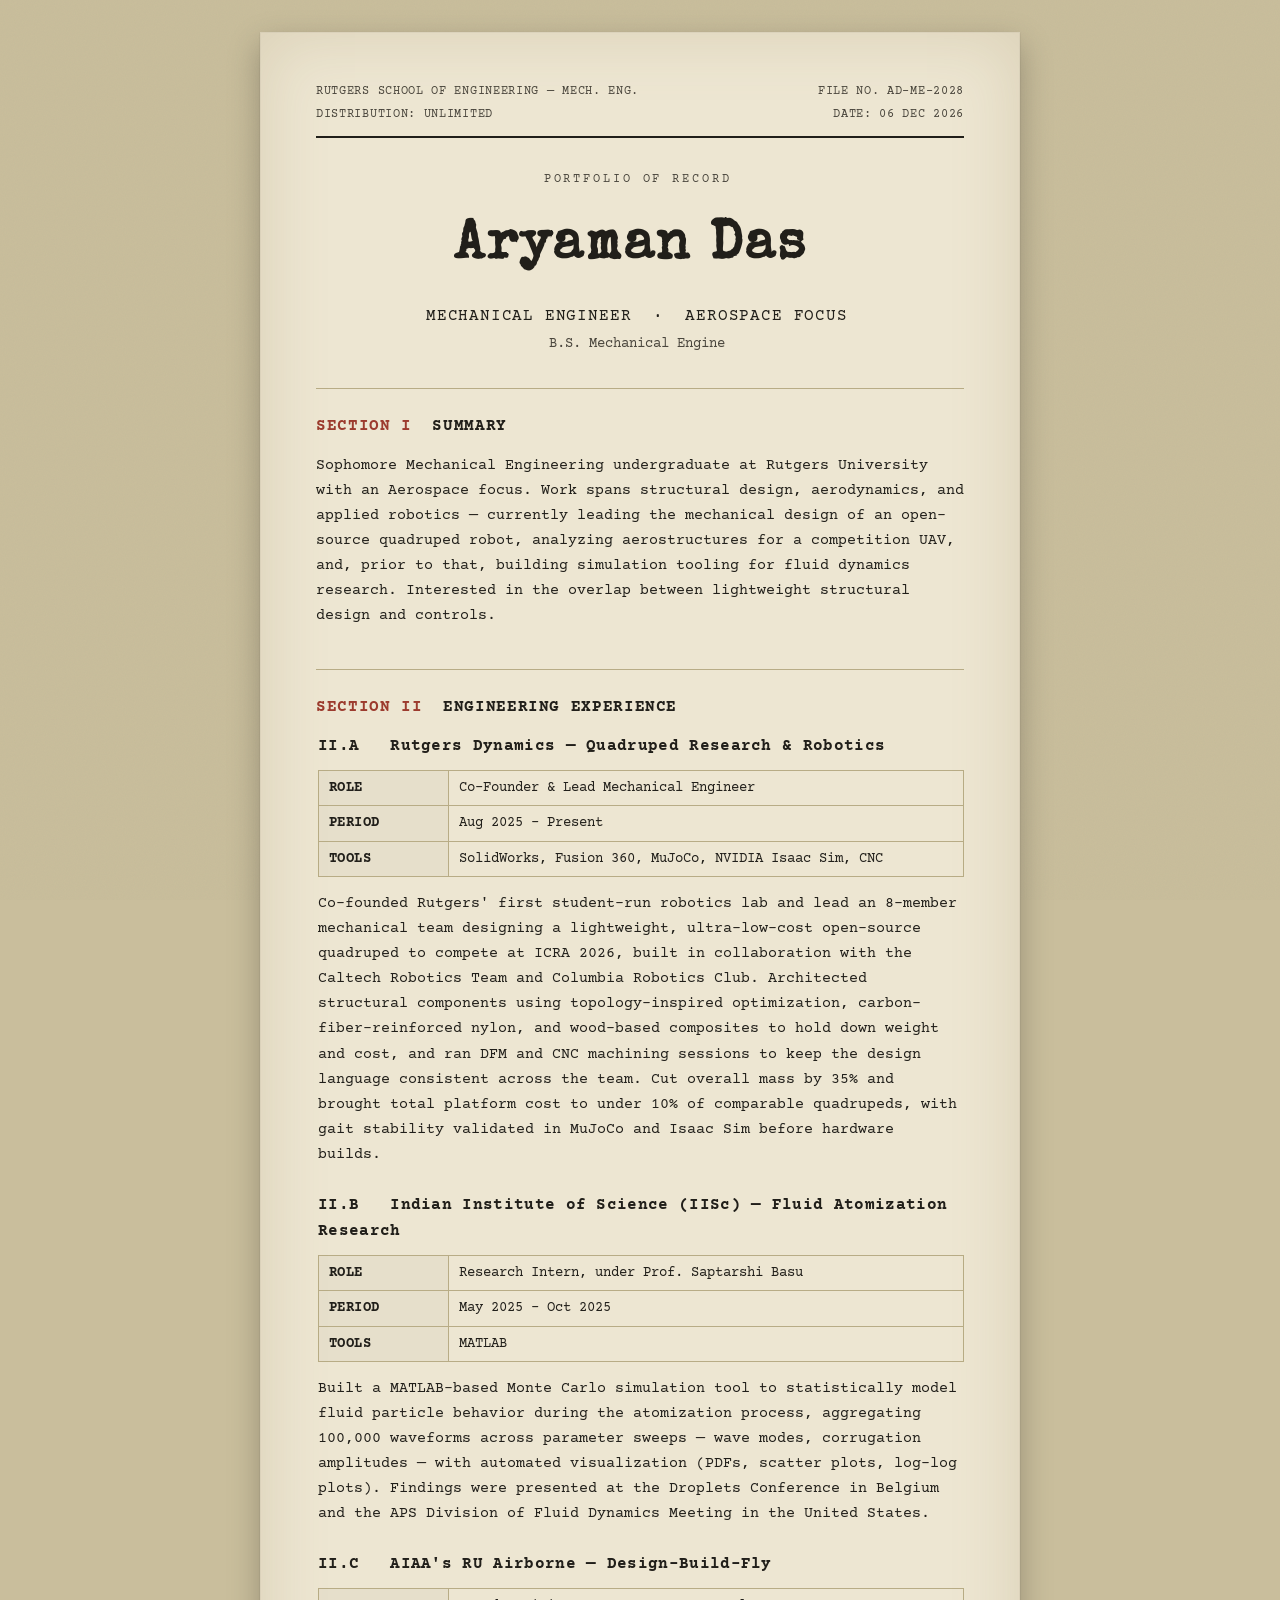
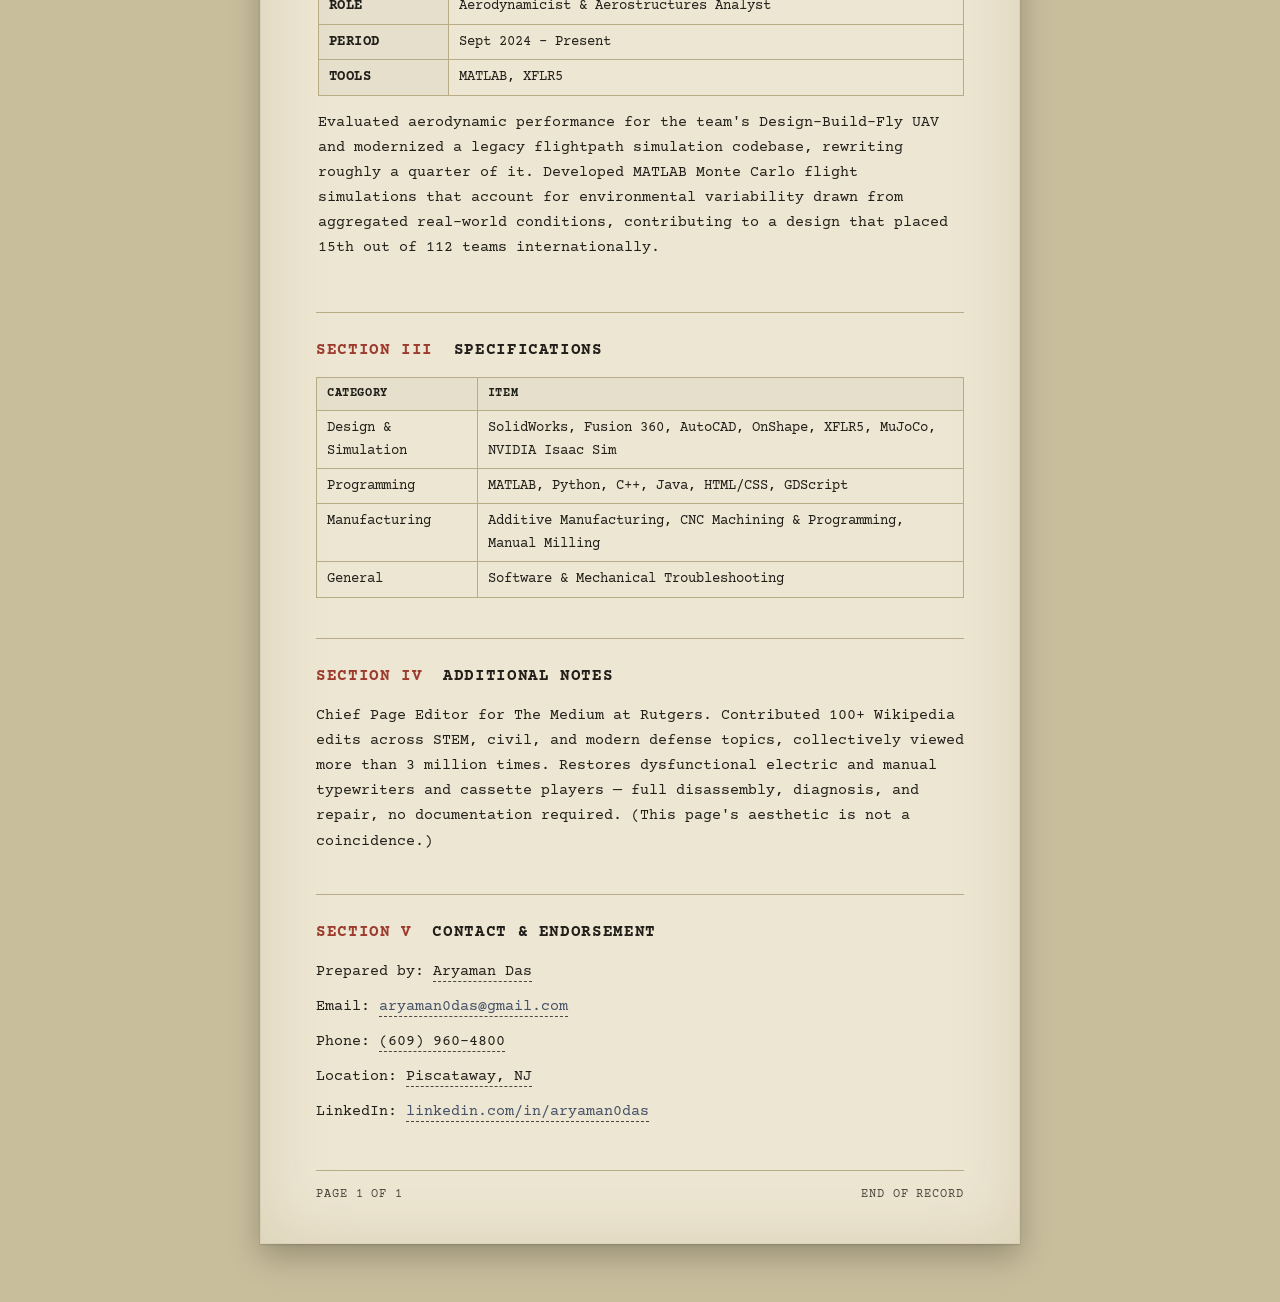
==== index.html @ b8640981 "Add files via upload" ====
<!DOCTYPE html>
<html lang="en">
<head>
<meta charset="UTF-8">
<meta name="viewport" content="width=device-width, initial-scale=1.0">
<title>Aryaman Das — Mechanical Engineer, Aerospace Focus</title>
<meta name="description" content="Engineering portfolio of Aryaman Das, Mechanical Engineering undergraduate at Rutgers with an Aerospace focus.">
<link rel="preconnect" href="https://fonts.googleapis.com">
<link rel="preconnect" href="https://fonts.gstatic.com" crossorigin>
<link href="https://fonts.googleapis.com/css2?family=Special+Elite&family=Courier+Prime:ital,wght@0,400;0,700;1,400&display=swap" rel="stylesheet">
<link rel="stylesheet" href="style.css">
</head>
<body>

<div class="page">

  <!-- CLASSIFICATION / HEADER STRIP -->
  <header class="doc-header">
    <div class="doc-header__row">
      <span>RUTGERS SCHOOL OF ENGINEERING — MECH. ENG.</span>
      <span>FILE NO. AD-ME-2028</span>
    </div>
    <div class="doc-header__row">
      <span>DISTRIBUTION: UNLIMITED</span>
      <span id="doc-date">DATE: —</span>
    </div>
  </header>

  <div class="rule rule--thick" aria-hidden="true"></div>

  <!-- TITLE BLOCK -->
  <section class="title-block">
    <p class="sr-only">Portfolio of Record. Aryaman Das. Mechanical Engineer, Aerospace Focus. B.S. Mechanical Engineering, Aerospace Focus — Rutgers University, New Brunswick — GPA 3.79 — Expected May 2028.</p>

    <p class="title-block__eyebrow" data-type aria-hidden="true">PORTFOLIO OF RECORD</p>
    <h1 class="title-block__name" data-type aria-hidden="true">Aryaman Das</h1>
    <p class="title-block__role" data-type aria-hidden="true">Mechanical Engineer &nbsp;·&nbsp; Aerospace Focus</p>
    <p class="title-block__sub" data-type aria-hidden="true">B.S. Mechanical Engineering, Aerospace Focus — Rutgers University, New Brunswick — GPA 3.79 — Exp. May 2028</p>
  </section>

  <div class="rule" aria-hidden="true"></div>

  <!-- SECTION I — SUMMARY -->
  <section class="doc-section">
    <h2 class="doc-section__heading"><span class="doc-section__numeral">SECTION I</span> SUMMARY</h2>
    <p>
      Sophomore Mechanical Engineering undergraduate at Rutgers University with an Aerospace focus.
      Work spans structural design, aerodynamics, and applied robotics — currently leading the
      mechanical design of an open-source quadruped robot, analyzing aerostructures for a competition
      UAV, and, prior to that, building simulation tooling for fluid dynamics research. Interested in
      the overlap between lightweight structural design and controls.
    </p>
  </section>

  <div class="rule" aria-hidden="true"></div>

  <!-- SECTION II — PROJECTS -->
  <section class="doc-section">
    <h2 class="doc-section__heading"><span class="doc-section__numeral">SECTION II</span> ENGINEERING EXPERIENCE</h2>

    <article class="project">
      <h3 class="project__title">II.A &nbsp; Rutgers Dynamics — Quadruped Research &amp; Robotics</h3>
      <table class="spec-table">
        <tbody>
          <tr><th>ROLE</th><td>Co-Founder &amp; Lead Mechanical Engineer</td></tr>
          <tr><th>PERIOD</th><td>Aug 2025 – Present</td></tr>
          <tr><th>TOOLS</th><td>SolidWorks, Fusion 360, MuJoCo, NVIDIA Isaac Sim, CNC</td></tr>
        </tbody>
      </table>
      <p>
        Co-founded Rutgers' first student-run robotics lab and lead an 8-member mechanical team
        designing a lightweight, ultra-low-cost open-source quadruped to compete at ICRA 2026, built
        in collaboration with the Caltech Robotics Team and Columbia Robotics Club. Architected
        structural components using topology-inspired optimization, carbon-fiber-reinforced nylon,
        and wood-based composites to hold down weight and cost, and ran DFM and CNC machining
        sessions to keep the design language consistent across the team. Cut overall mass by 35% and
        brought total platform cost to under 10% of comparable quadrupeds, with gait stability
        validated in MuJoCo and Isaac Sim before hardware builds.
      </p>
    </article>

    <article class="project">
      <h3 class="project__title">II.B &nbsp; Indian Institute of Science (IISc) — Fluid Atomization Research</h3>
      <table class="spec-table">
        <tbody>
          <tr><th>ROLE</th><td>Research Intern, under Prof. Saptarshi Basu</td></tr>
          <tr><th>PERIOD</th><td>May 2025 – Oct 2025</td></tr>
          <tr><th>TOOLS</th><td>MATLAB</td></tr>
        </tbody>
      </table>
      <p>
        Built a MATLAB-based Monte Carlo simulation tool to statistically model fluid particle
        behavior during the atomization process, aggregating 100,000 waveforms across parameter
        sweeps — wave modes, corrugation amplitudes — with automated visualization (PDFs, scatter
        plots, log-log plots). Findings were presented at the Droplets Conference in Belgium and the
        APS Division of Fluid Dynamics Meeting in the United States.
      </p>
    </article>

    <article class="project">
      <h3 class="project__title">II.C &nbsp; AIAA's RU Airborne — Design-Build-Fly</h3>
      <table class="spec-table">
        <tbody>
          <tr><th>ROLE</th><td>Aerodynamicist &amp; Aerostructures Analyst</td></tr>
          <tr><th>PERIOD</th><td>Sept 2024 – Present</td></tr>
          <tr><th>TOOLS</th><td>MATLAB, XFLR5</td></tr>
        </tbody>
      </table>
      <p>
        Evaluated aerodynamic performance for the team's Design-Build-Fly UAV and modernized a legacy
        flightpath simulation codebase, rewriting roughly a quarter of it. Developed MATLAB Monte
        Carlo flight simulations that account for environmental variability drawn from aggregated
        real-world conditions, contributing to a design that placed 15th out of 112 teams
        internationally.
      </p>
    </article>
  </section>

  <div class="rule" aria-hidden="true"></div>

  <!-- SECTION III — SPECIFICATIONS / SKILLS -->
  <section class="doc-section">
    <h2 class="doc-section__heading"><span class="doc-section__numeral">SECTION III</span> SPECIFICATIONS</h2>
    <table class="spec-table spec-table--wide">
      <thead>
        <tr><th>CATEGORY</th><th>ITEM</th></tr>
      </thead>
      <tbody>
        <tr><td>Design &amp; Simulation</td><td>SolidWorks, Fusion 360, AutoCAD, OnShape, XFLR5, MuJoCo, NVIDIA Isaac Sim</td></tr>
        <tr><td>Programming</td><td>MATLAB, Python, C++, Java, HTML/CSS, GDScript</td></tr>
        <tr><td>Manufacturing</td><td>Additive Manufacturing, CNC Machining &amp; Programming, Manual Milling</td></tr>
        <tr><td>General</td><td>Software &amp; Mechanical Troubleshooting</td></tr>
      </tbody>
    </table>
  </section>

  <div class="rule" aria-hidden="true"></div>

  <!-- SECTION IV — NOTES -->
  <section class="doc-section">
    <h2 class="doc-section__heading"><span class="doc-section__numeral">SECTION IV</span> ADDITIONAL NOTES</h2>
    <p>
      Chief Page Editor for The Medium at Rutgers. Contributed 100+ Wikipedia edits across STEM,
      civil, and modern defense topics, collectively viewed more than 3 million times. Restores
      dysfunctional electric and manual typewriters and cassette players — full disassembly,
      diagnosis, and repair, no documentation required. (This page's aesthetic is not a coincidence.)
    </p>
  </section>

  <div class="rule" aria-hidden="true"></div>

  <!-- SECTION V — CONTACT -->
  <section class="doc-section">
    <h2 class="doc-section__heading"><span class="doc-section__numeral">SECTION V</span> CONTACT &amp; ENDORSEMENT</h2>
    <div class="signature-block">
      <p>Prepared by: <span class="fill">Aryaman Das</span></p>
      <p>Email: <a class="fill" href="mailto:aryaman0das@gmail.com">aryaman0das@gmail.com</a></p>
      <p>Phone: <span class="fill">(609) 960-4800</span></p>
      <p>Location: <span class="fill">Piscataway, NJ</span></p>
      <p>LinkedIn: <a class="fill" href="https://www.linkedin.com/in/aryaman0das/" target="_blank" rel="noopener">linkedin.com/in/aryaman0das</a></p>
    </div>
  </section>

  <footer class="doc-footer">
    <span>PAGE 1 OF 1</span>
    <span>END OF RECORD</span>
  </footer>

</div>

<script src="script.js"></script>
</body>
</html>
---- style.css ----
:root {
  --paper: #EDE6D2;
  --paper-edge: #DCD0AC;
  --ink: #211F1A;
  --ink-faded: #4A463D;
  --stamp-red: #9C3B2E;
  --carbon-blue: #435068;
  --rule: #B8AC86;

  --font-display: 'Special Elite', 'Courier New', monospace;
  --font-body: 'Courier Prime', 'Courier New', monospace;
}

* { box-sizing: border-box; }

html { -webkit-text-size-adjust: 100%; }

body {
  margin: 0;
  background: #C9BE9C;
  color: var(--ink);
  font-family: var(--font-body);
  line-height: 1.65;
  padding: 32px 16px 80px;
}

/* subtle paper grain */
body::before {
  content: "";
  position: fixed;
  inset: 0;
  pointer-events: none;
  opacity: 0.05;
  mix-blend-mode: multiply;
  background-image: url("data:image/svg+xml,%3Csvg xmlns='http://www.w3.org/2000/svg' width='120' height='120'%3E%3Cfilter id='n'%3E%3CfeTurbulence type='fractalNoise' baseFrequency='0.9' numOctaves='2' stitchTiles='stitch'/%3E%3C/filter%3E%3Crect width='100%25' height='100%25' filter='url(%23n)'/%3E%3C/svg%3E");
}

.page {
  max-width: 760px;
  margin: 0 auto;
  background: var(--paper);
  padding: 48px 56px 40px;
  box-shadow:
    0 1px 2px rgba(0,0,0,0.15),
    0 12px 30px rgba(0,0,0,0.25),
    inset 0 0 0 1px rgba(0,0,0,0.04);
  position: relative;
}

.page::after {
  /* aged vignette edge */
  content: "";
  position: absolute;
  inset: 0;
  pointer-events: none;
  box-shadow: inset 0 0 60px 10px rgba(150, 130, 80, 0.18);
}

/* ---------- header strip ---------- */
.doc-header {
  font-size: 0.72rem;
  letter-spacing: 0.06em;
  color: var(--ink-faded);
  text-transform: uppercase;
}

.doc-header__row {
  display: flex;
  justify-content: space-between;
  gap: 12px;
  padding: 2px 0;
  flex-wrap: wrap;
}

/* ---------- rules ---------- */
.rule {
  height: 1px;
  background: var(--rule);
  margin: 20px 0;
  border: none;
}
.rule--thick {
  height: 2px;
  background: var(--ink);
  margin-top: 10px;
  margin-bottom: 28px;
}

/* ---------- title block ---------- */
.title-block {
  text-align: center;
  position: relative;
  padding: 4px 0 12px;
}

.title-block__eyebrow {
  font-size: 0.72rem;
  letter-spacing: 0.25em;
  color: var(--ink-faded);
  margin: 0 0 14px;
  text-transform: uppercase;
}

.title-block__name {
  font-family: var(--font-display);
  font-size: clamp(2.4rem, 7vw, 3.4rem);
  margin: 0;
  letter-spacing: 0.03em;
}

.title-block__role {
  font-size: 1rem;
  letter-spacing: 0.05em;
  margin: 10px 0 4px;
  text-transform: uppercase;
}

.title-block__sub {
  font-size: 0.85rem;
  color: var(--ink-faded);
  margin: 0;
}

/* screen-reader-only fallback text, shown while data-type elements
   are emptied out and typed in via script.js */
.sr-only {
  position: absolute;
  width: 1px;
  height: 1px;
  padding: 0;
  margin: -1px;
  overflow: hidden;
  clip: rect(0, 0, 0, 0);
  white-space: nowrap;
  border: 0;
}

/* ---------- typewriter cursor ---------- */
.typing-cursor {
  display: inline-block;
  width: 0.55ch;
  margin-left: 1px;
  background: var(--ink);
  animation: cursor-blink 1s step-end infinite;
}

.typing-cursor--done {
  animation: none;
  opacity: 0;
}

@keyframes cursor-blink {
  0%, 49%   { opacity: 1; }
  50%, 100% { opacity: 0; }
}

.typing-cursor--static {
  animation: none;
  opacity: 1;
}

/* ---------- sections ---------- */
.doc-section {
  padding: 4px 0 6px;
}

.doc-section__heading {
  font-family: var(--font-body);
  font-weight: 700;
  font-size: 1rem;
  letter-spacing: 0.04em;
  margin: 0 0 14px;
  text-transform: uppercase;
}

.doc-section__numeral {
  color: var(--stamp-red);
  margin-right: 10px;
}

.doc-section p {
  margin: 0 0 14px;
  font-size: 0.95rem;
}

/* ---------- projects ---------- */
.project {
  margin-bottom: 26px;
  padding-left: 2px;
}

.project__title {
  font-family: var(--font-body);
  font-weight: 700;
  font-size: 0.98rem;
  margin: 0 0 10px;
  letter-spacing: 0.02em;
}

.fig-caption {
  font-size: 0.8rem;
  color: var(--ink-faded);
  font-style: italic;
  margin-top: -4px;
}

/* ---------- tables ---------- */
.spec-table {
  border-collapse: collapse;
  width: 100%;
  margin: 0 0 14px;
  font-size: 0.85rem;
}

.spec-table th,
.spec-table td {
  text-align: left;
  padding: 6px 10px;
  border: 1px solid var(--rule);
  vertical-align: top;
}

.spec-table th {
  width: 130px;
  background: rgba(0,0,0,0.03);
  font-weight: 700;
  letter-spacing: 0.03em;
}

.spec-table--wide thead th {
  width: auto;
  text-transform: uppercase;
  font-size: 0.75rem;
  letter-spacing: 0.05em;
}

/* ---------- signature block ---------- */
.signature-block p {
  margin: 0 0 10px;
  font-size: 0.95rem;
}

.fill {
  border-bottom: 1px dashed var(--ink-faded);
  padding-bottom: 1px;
}

a.fill {
  color: var(--carbon-blue);
  text-decoration: none;
}
a.fill:hover,
a.fill:focus-visible {
  color: var(--stamp-red);
}

a:focus-visible,
button:focus-visible {
  outline: 2px solid var(--carbon-blue);
  outline-offset: 3px;
}

/* ---------- footer ---------- */
.doc-footer {
  display: flex;
  justify-content: space-between;
  font-size: 0.72rem;
  letter-spacing: 0.08em;
  color: var(--ink-faded);
  text-transform: uppercase;
  margin-top: 30px;
  padding-top: 14px;
  border-top: 1px solid var(--rule);
}

/* ---------- responsive ---------- */
@media (max-width: 640px) {
  .page { padding: 32px 22px 28px; }
  .doc-header__row { font-size: 0.65rem; }
  .spec-table th { width: 100px; }
}

@media (max-width: 420px) {
  .spec-table, .spec-table tbody, .spec-table tr, .spec-table th, .spec-table td {
    display: block;
    width: auto;
  }
  .spec-table tr { margin-bottom: 8px; }
  .spec-table th { border-bottom: none; }
  .spec-table td { border-top: none; }
}
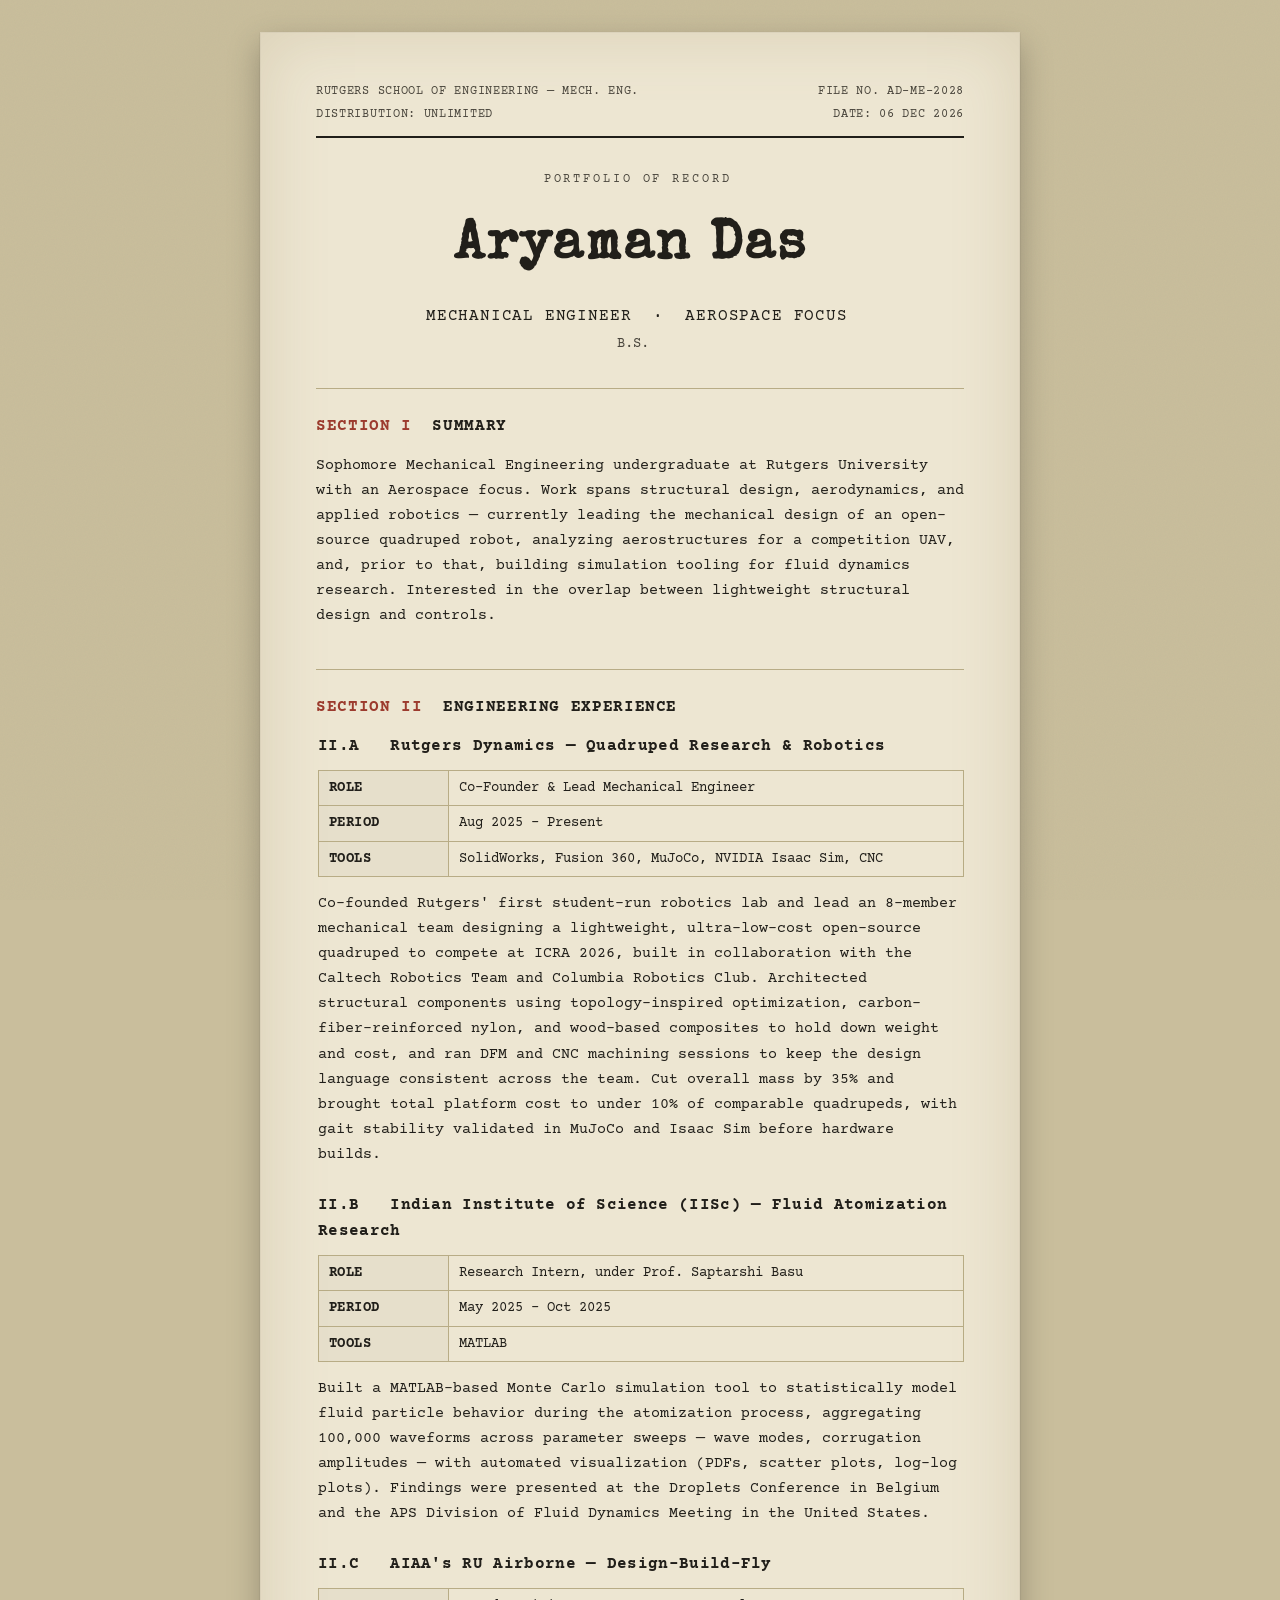
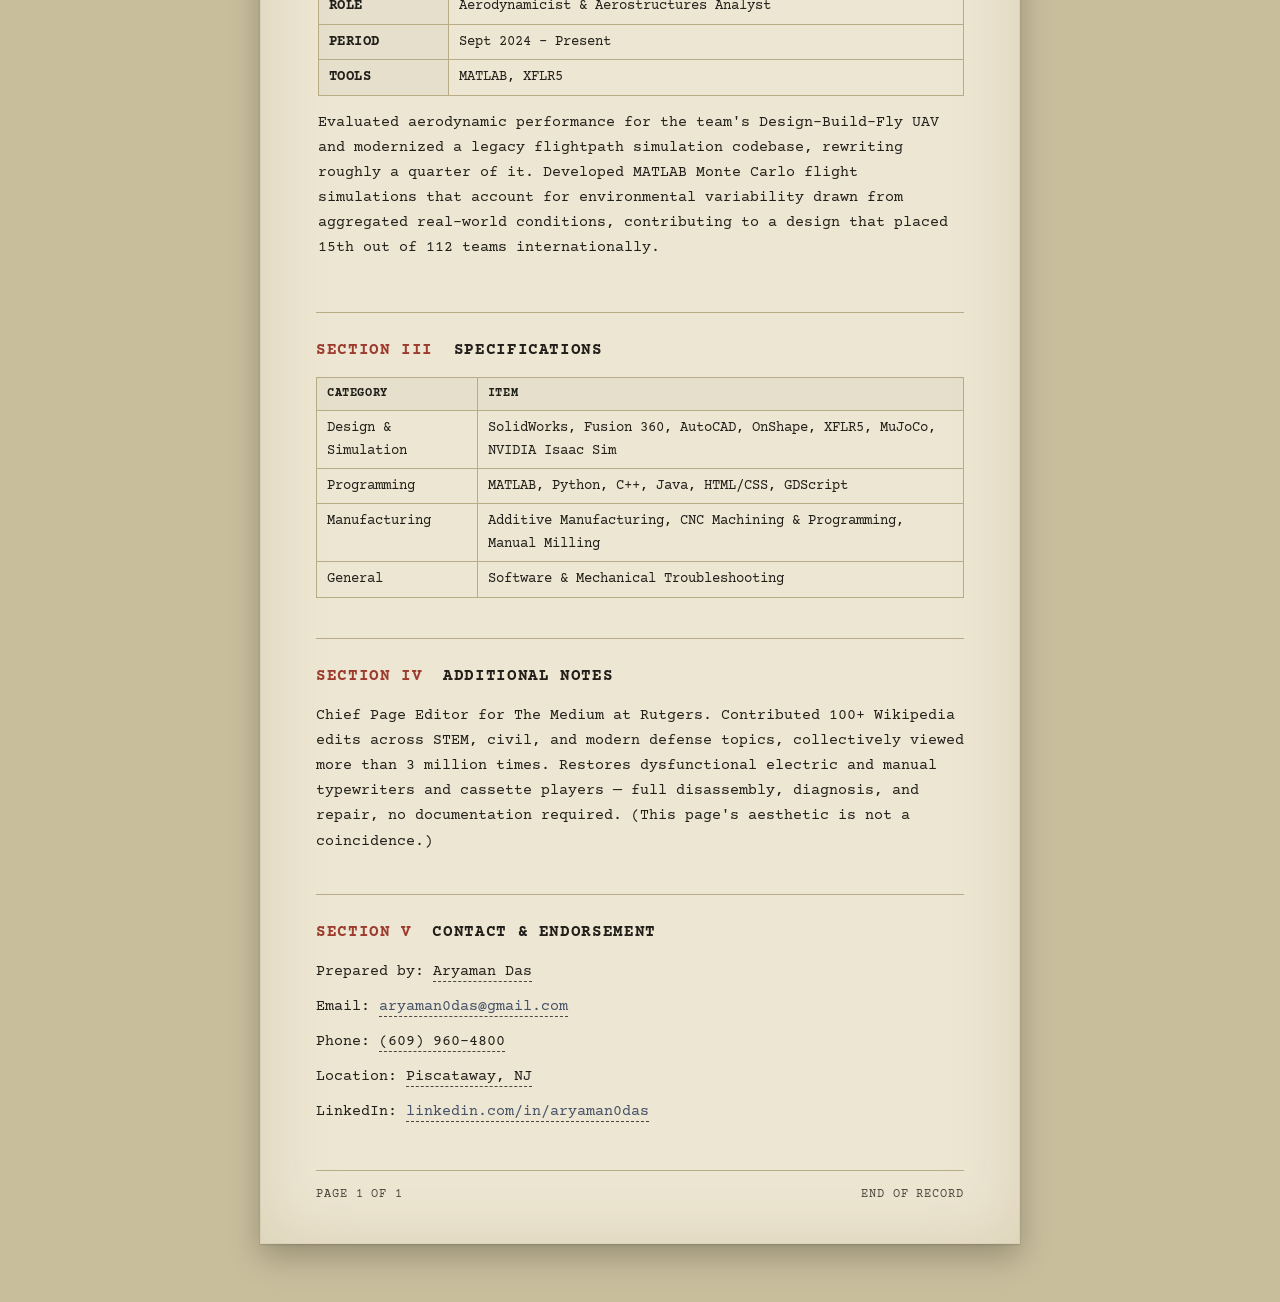
==== commit f1646c52: "Update index.html" ====
--- a/index.html
+++ b/index.html
@@ -30,8 +30,7 @@
 
   <!-- TITLE BLOCK -->
   <section class="title-block">
-    <p class="sr-only">Portfolio of Record. Aryaman Das. Mechanical Engineer, Aerospace Focus. B.S. Mechanical Engineering, Aerospace Focus — Rutgers University, New Brunswick — GPA 3.79 — Expected May 2028.</p>
-
+  
     <p class="title-block__eyebrow" data-type aria-hidden="true">PORTFOLIO OF RECORD</p>
     <h1 class="title-block__name" data-type aria-hidden="true">Aryaman Das</h1>
     <p class="title-block__role" data-type aria-hidden="true">Mechanical Engineer &nbsp;·&nbsp; Aerospace Focus</p>
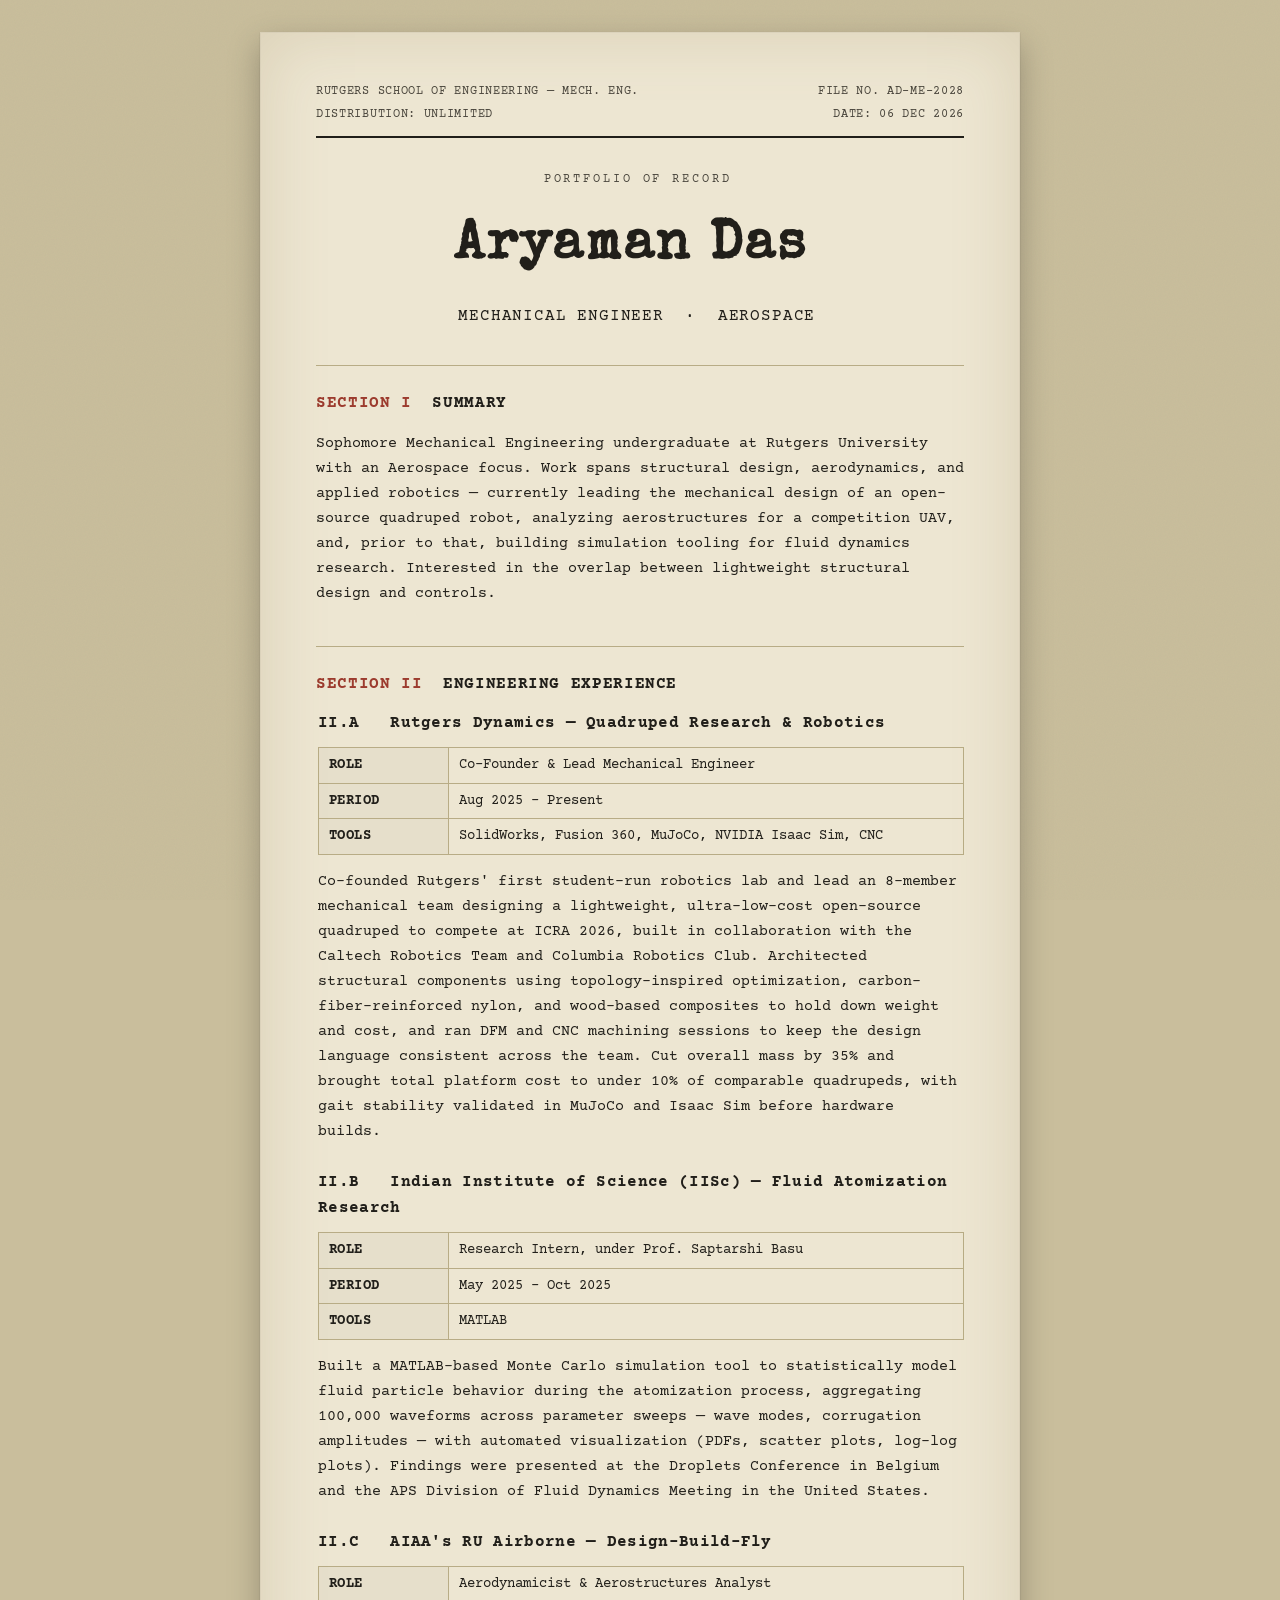
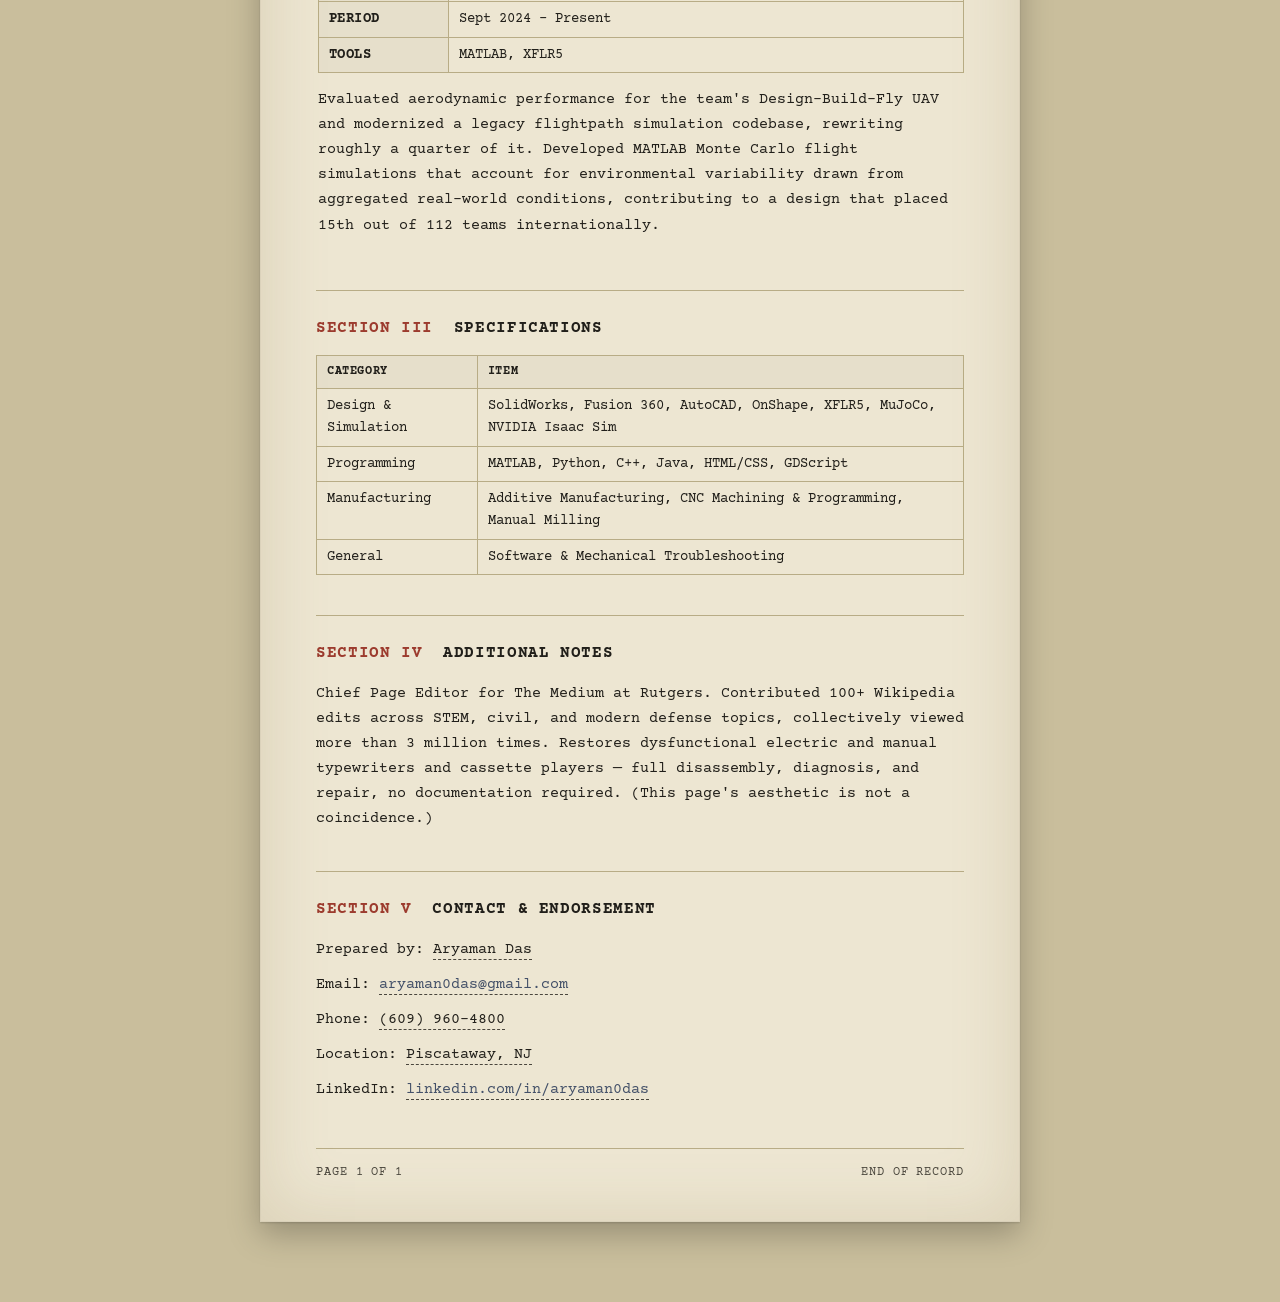
==== commit 82774d9e: "Add files via upload" ====
--- a/index.html
+++ b/index.html
@@ -30,7 +30,8 @@
 
   <!-- TITLE BLOCK -->
   <section class="title-block">
-  
+    <p class="sr-only">Portfolio of Record. Aryaman Das. Mechanical Engineer, Aerospace Focus. B.S. Mechanical Engineering, Aerospace Focus — Rutgers University, New Brunswick — GPA 3.79 — Expected May 2028.</p>
+
     <p class="title-block__eyebrow" data-type aria-hidden="true">PORTFOLIO OF RECORD</p>
     <h1 class="title-block__name" data-type aria-hidden="true">Aryaman Das</h1>
     <p class="title-block__role" data-type aria-hidden="true">Mechanical Engineer &nbsp;·&nbsp; Aerospace Focus</p>
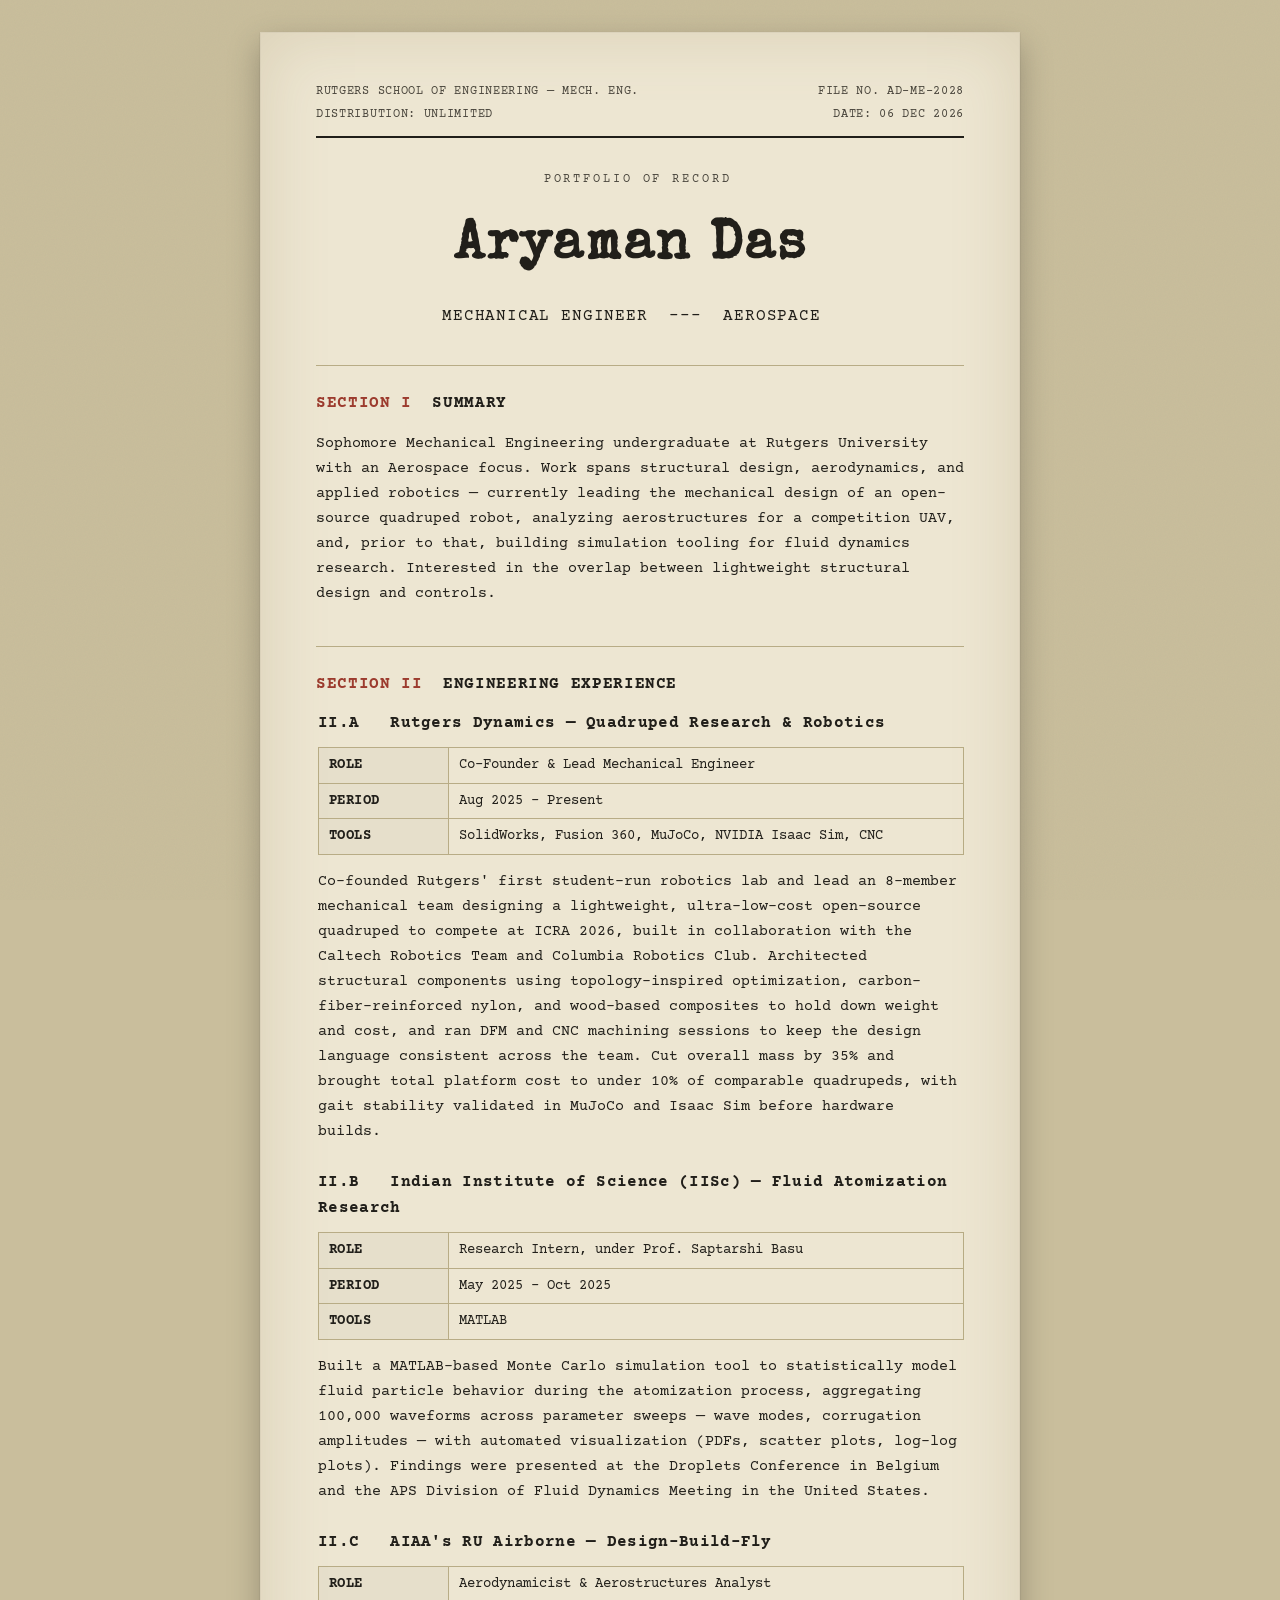
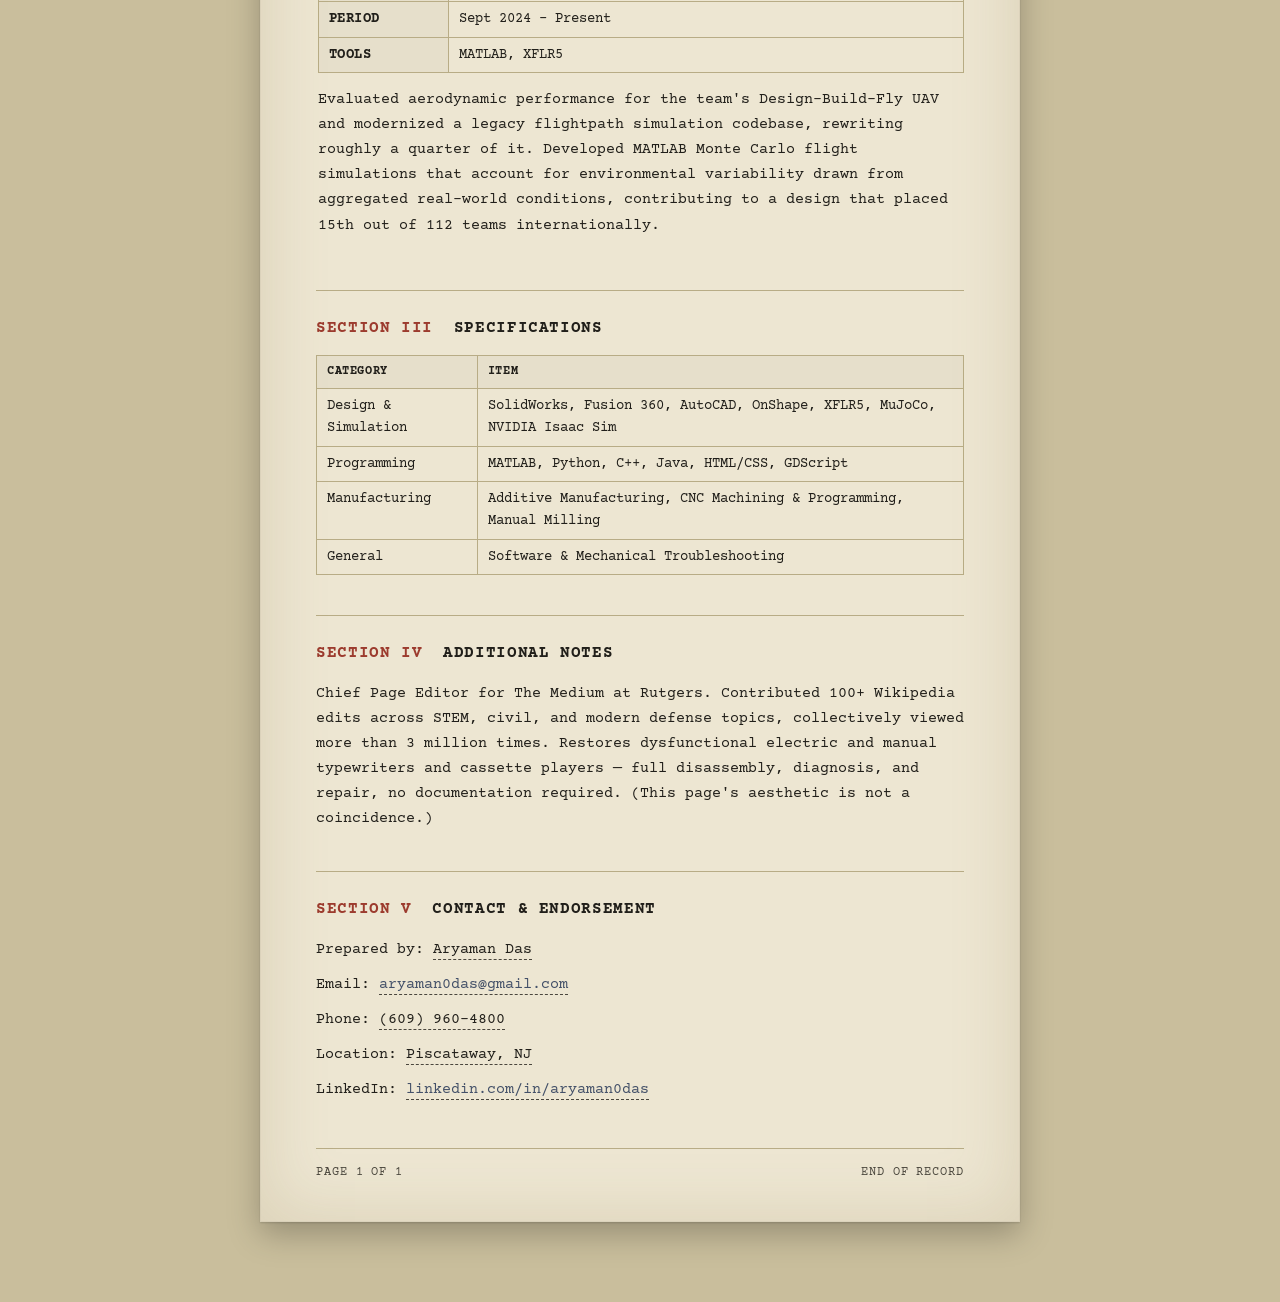
==== commit cb5f838f: "Update index.html" ====
--- a/index.html
+++ b/index.html
@@ -34,7 +34,7 @@
 
     <p class="title-block__eyebrow" data-type aria-hidden="true">PORTFOLIO OF RECORD</p>
     <h1 class="title-block__name" data-type aria-hidden="true">Aryaman Das</h1>
-    <p class="title-block__role" data-type aria-hidden="true">Mechanical Engineer &nbsp;·&nbsp; Aerospace Focus</p>
+    <p class="title-block__role" data-type aria-hidden="true">Mechanical Engineer &nbsp;---&nbsp; Aerospace Focus</p>
     <p class="title-block__sub" data-type aria-hidden="true">B.S. Mechanical Engineering, Aerospace Focus — Rutgers University, New Brunswick — GPA 3.79 — Exp. May 2028</p>
   </section>
 
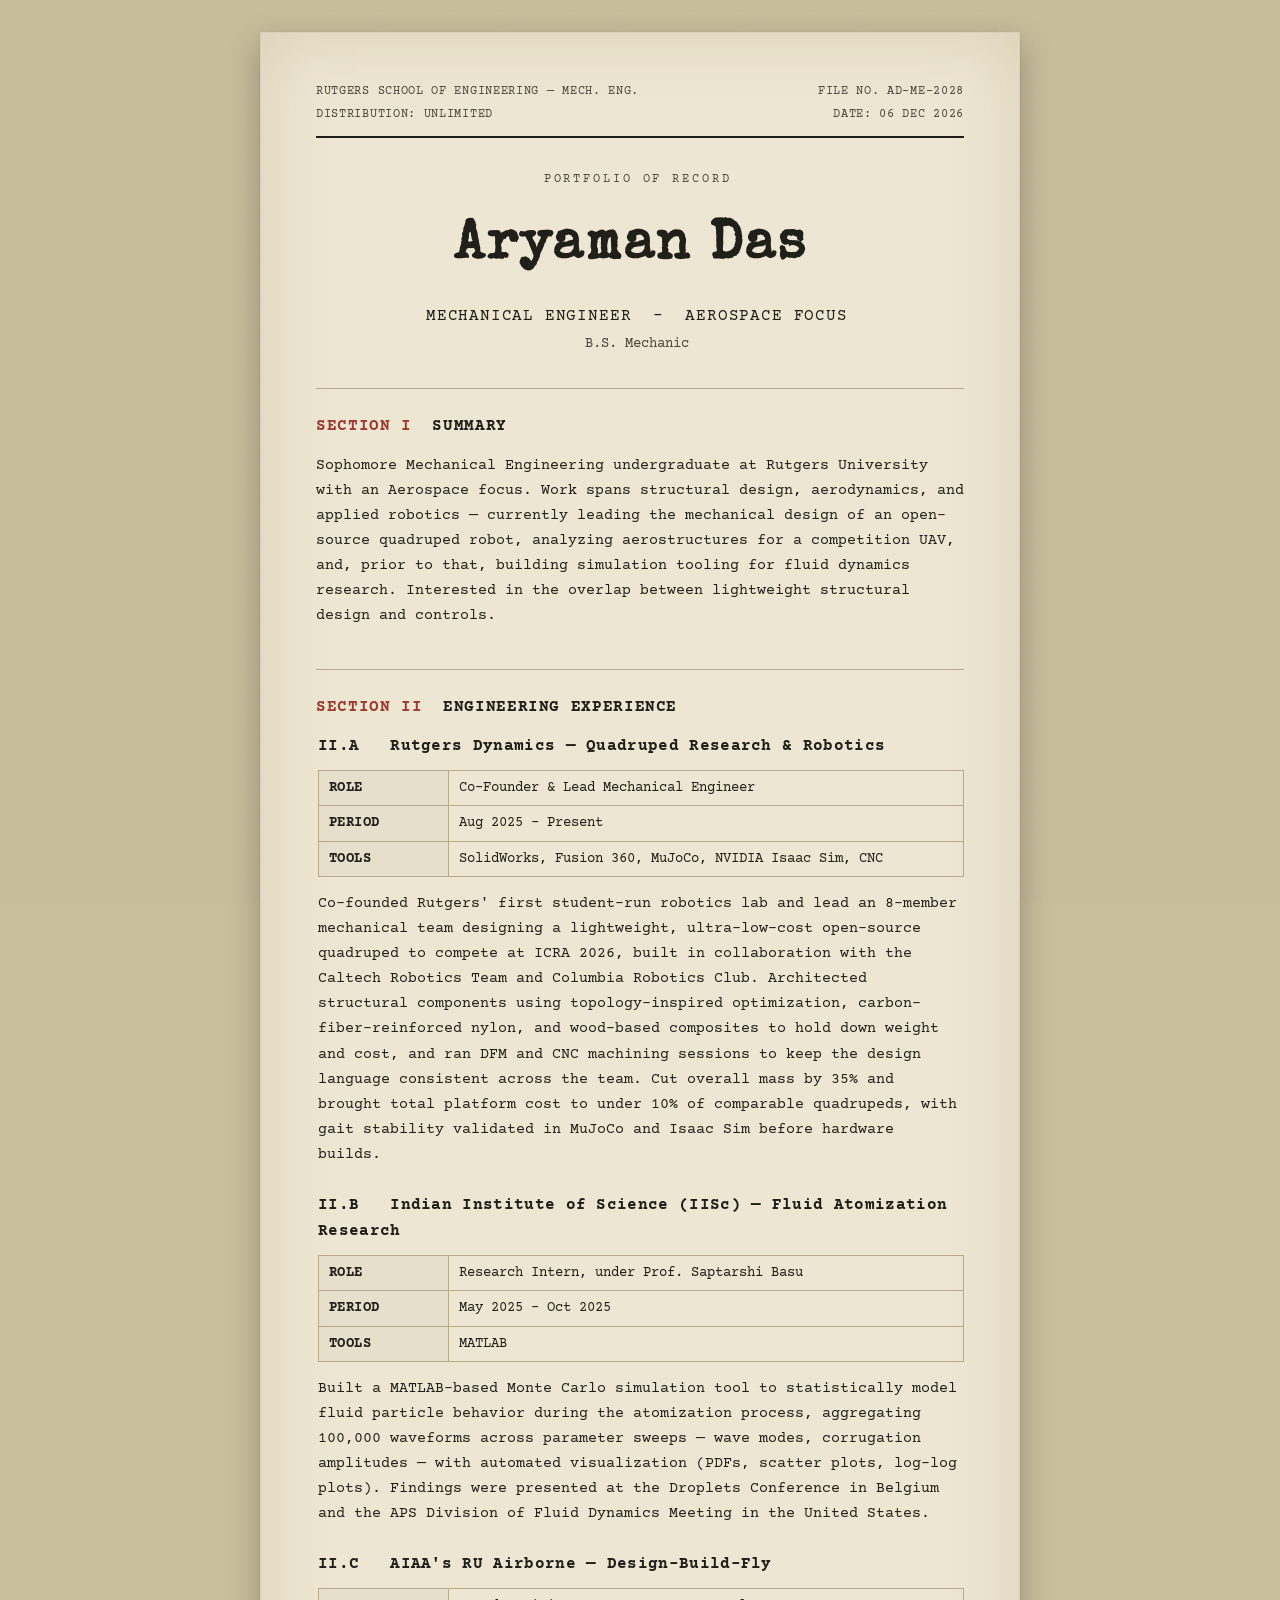
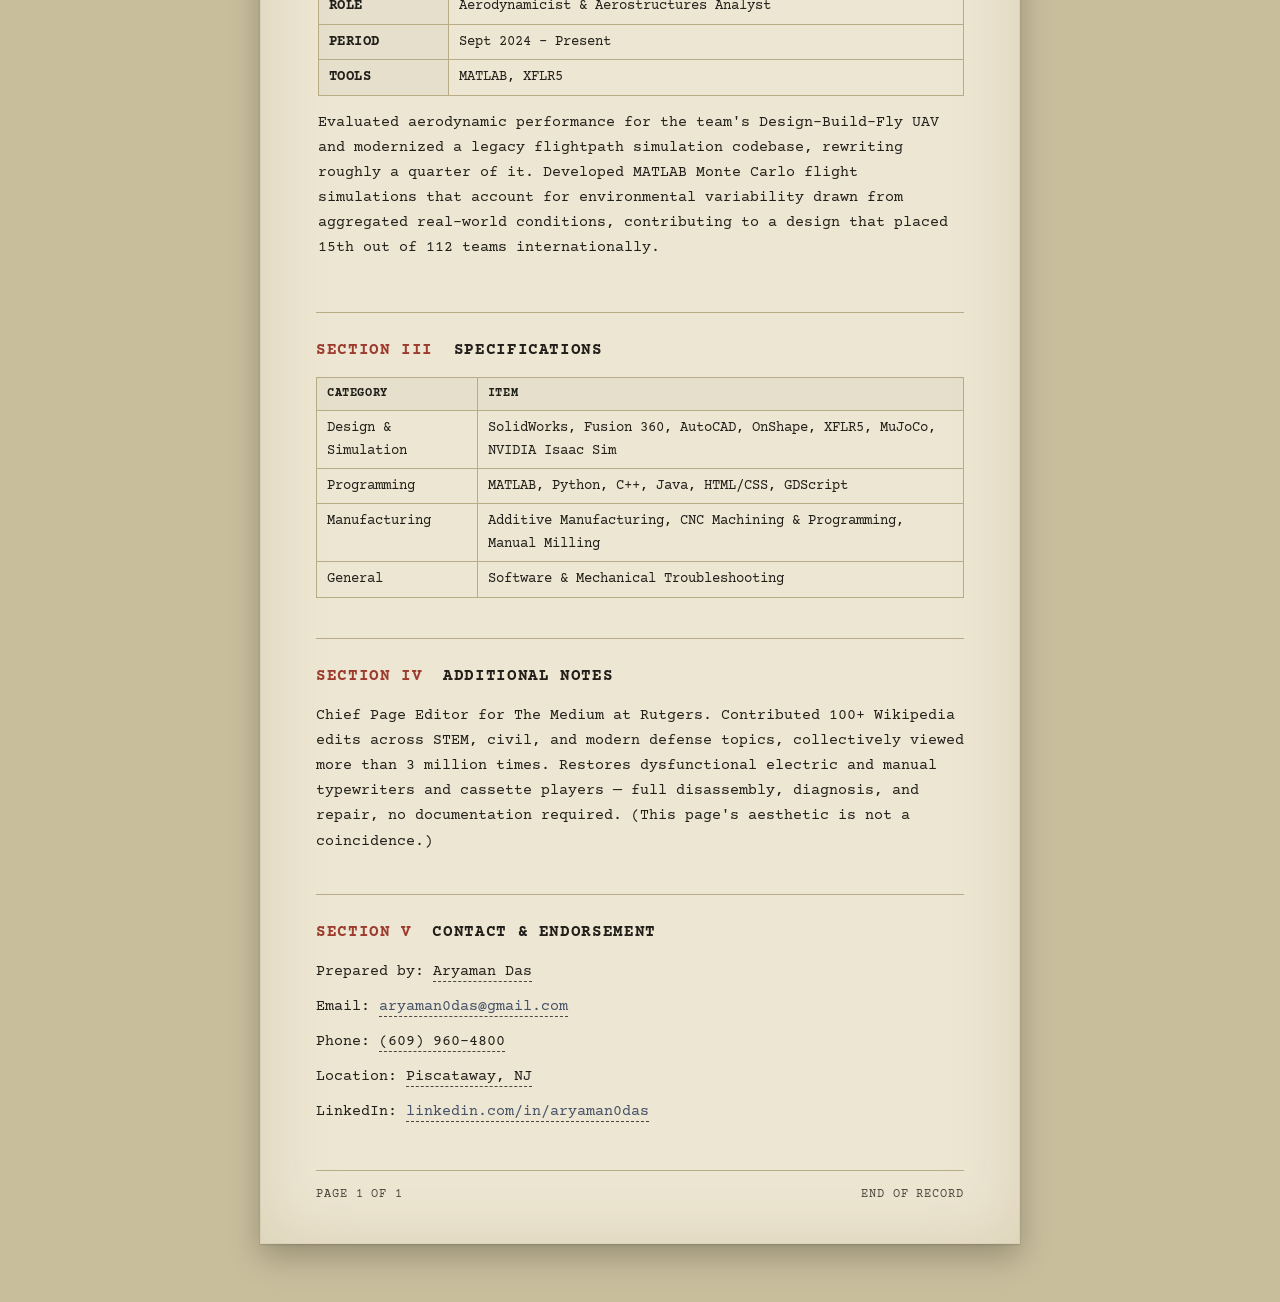
==== commit 796a97d3: "Update index.html" ====
--- a/index.html
+++ b/index.html
@@ -34,7 +34,7 @@
 
     <p class="title-block__eyebrow" data-type aria-hidden="true">PORTFOLIO OF RECORD</p>
     <h1 class="title-block__name" data-type aria-hidden="true">Aryaman Das</h1>
-    <p class="title-block__role" data-type aria-hidden="true">Mechanical Engineer &nbsp;---&nbsp; Aerospace Focus</p>
+    <p class="title-block__role" data-type aria-hidden="true">Mechanical Engineer &nbsp;-&nbsp; Aerospace Focus</p>
     <p class="title-block__sub" data-type aria-hidden="true">B.S. Mechanical Engineering, Aerospace Focus — Rutgers University, New Brunswick — GPA 3.79 — Exp. May 2028</p>
   </section>
 
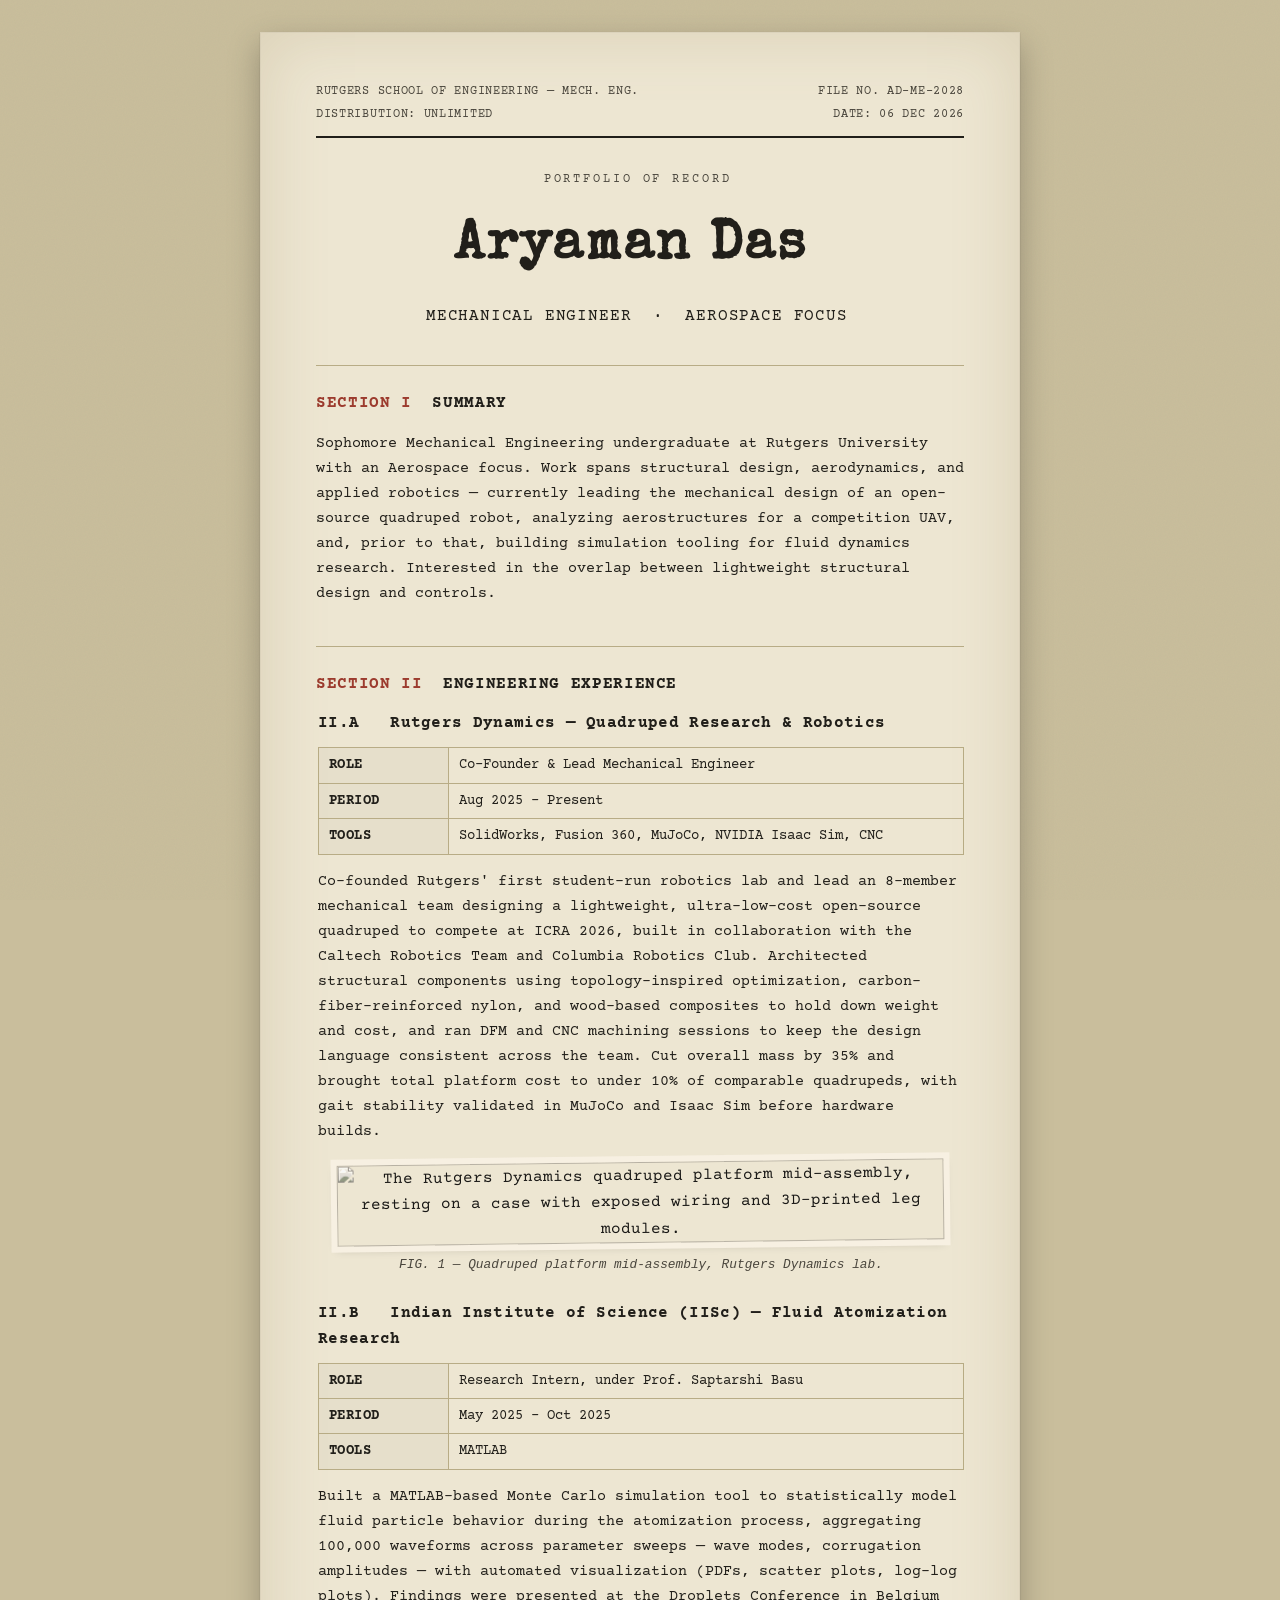
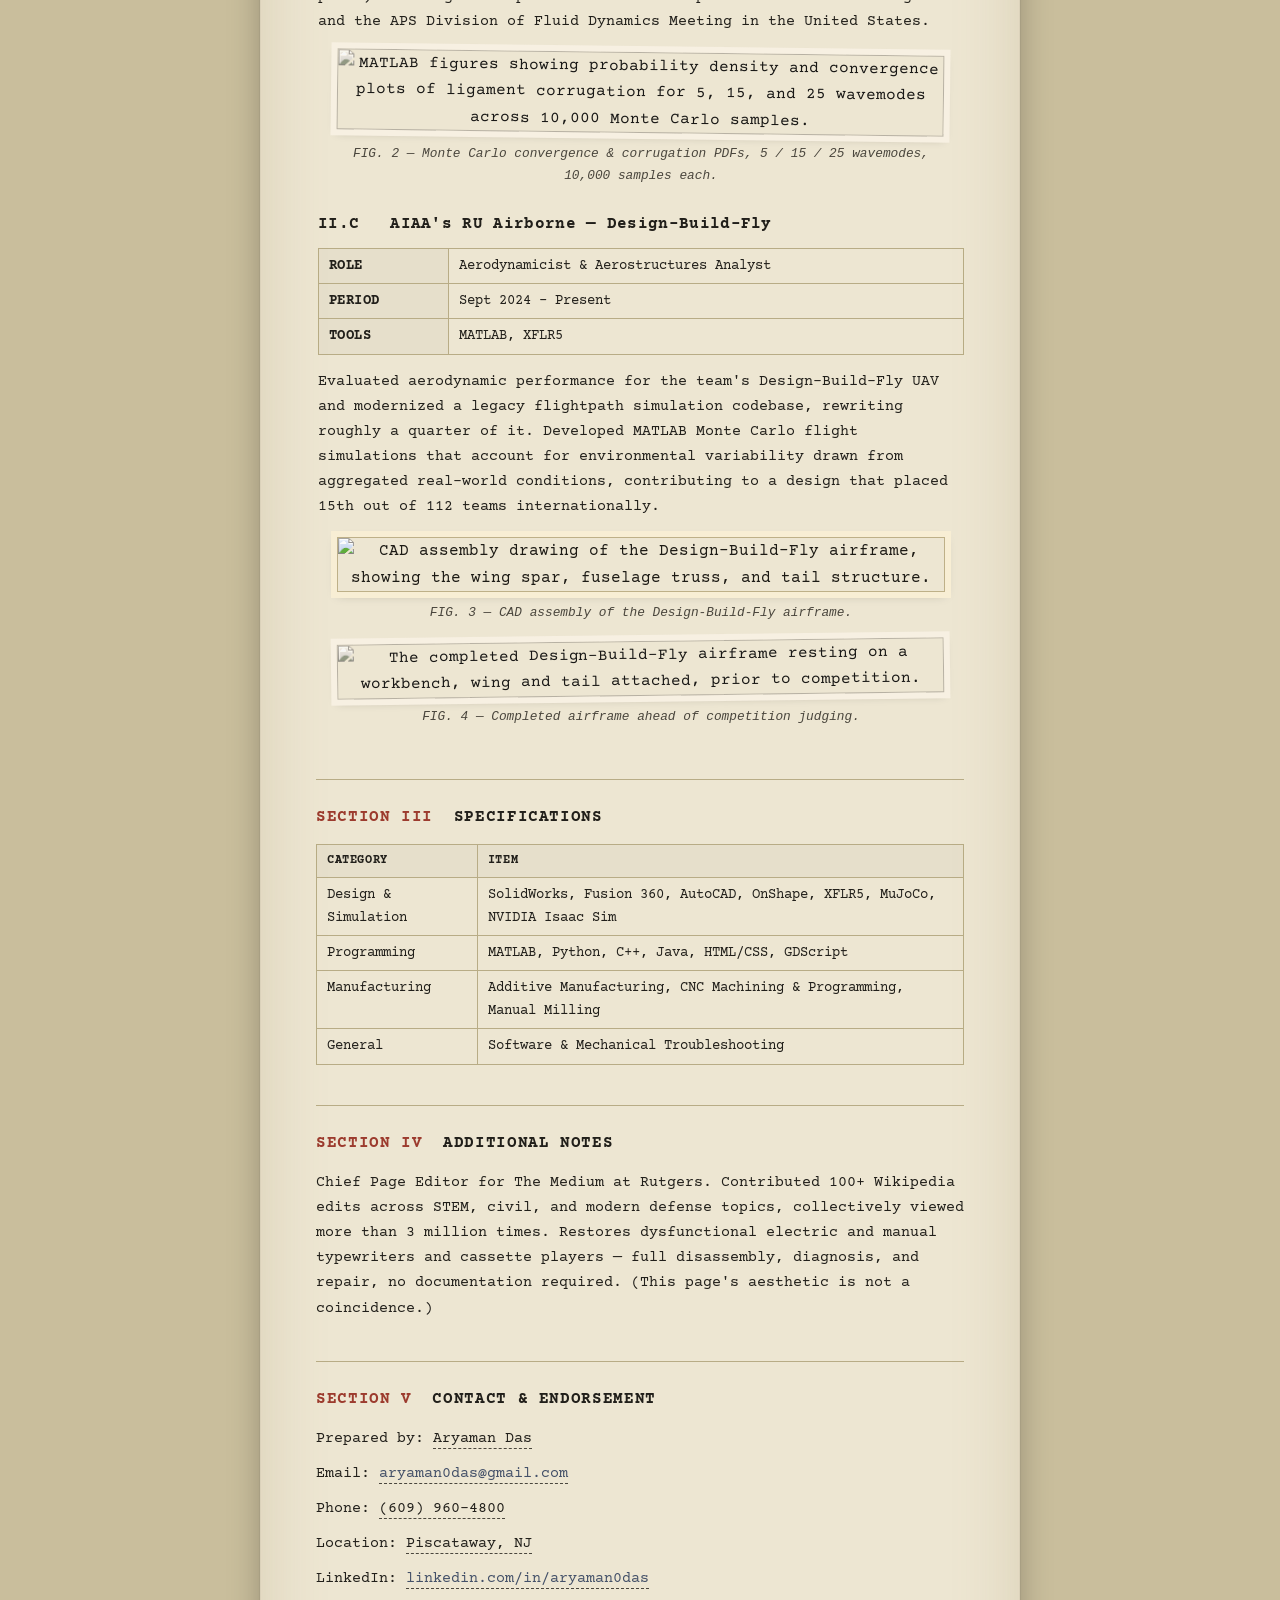
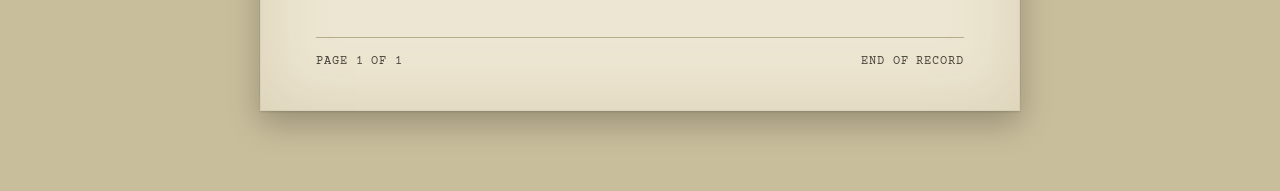
==== commit ed39029c: "Add files via upload" ====
--- a/index.html
+++ b/index.html
@@ -34,7 +34,7 @@
 
     <p class="title-block__eyebrow" data-type aria-hidden="true">PORTFOLIO OF RECORD</p>
     <h1 class="title-block__name" data-type aria-hidden="true">Aryaman Das</h1>
-    <p class="title-block__role" data-type aria-hidden="true">Mechanical Engineer &nbsp;-&nbsp; Aerospace Focus</p>
+    <p class="title-block__role" data-type aria-hidden="true">Mechanical Engineer &nbsp;·&nbsp; Aerospace Focus</p>
     <p class="title-block__sub" data-type aria-hidden="true">B.S. Mechanical Engineering, Aerospace Focus — Rutgers University, New Brunswick — GPA 3.79 — Exp. May 2028</p>
   </section>
 
@@ -77,6 +77,10 @@
         brought total platform cost to under 10% of comparable quadrupeds, with gait stability
         validated in MuJoCo and Isaac Sim before hardware builds.
       </p>
+      <figure class="doc-figure doc-figure--tilt-left">
+        <img src="images/rutgers-dynamics.jpg" alt="The Rutgers Dynamics quadruped platform mid-assembly, resting on a case with exposed wiring and 3D-printed leg modules." loading="lazy">
+        <figcaption class="fig-caption">FIG. 1 — Quadruped platform mid-assembly, Rutgers Dynamics lab.</figcaption>
+      </figure>
     </article>
 
     <article class="project">
@@ -95,6 +99,10 @@
         plots, log-log plots). Findings were presented at the Droplets Conference in Belgium and the
         APS Division of Fluid Dynamics Meeting in the United States.
       </p>
+      <figure class="doc-figure doc-figure--tilt-right">
+        <img src="images/monte-carlo.jpg" alt="MATLAB figures showing probability density and convergence plots of ligament corrugation for 5, 15, and 25 wavemodes across 10,000 Monte Carlo samples." loading="lazy">
+        <figcaption class="fig-caption">FIG. 2 — Monte Carlo convergence &amp; corrugation PDFs, 5 / 15 / 25 wavemodes, 10,000 samples each.</figcaption>
+      </figure>
     </article>
 
     <article class="project">
@@ -113,6 +121,14 @@
         real-world conditions, contributing to a design that placed 15th out of 112 teams
         internationally.
       </p>
+      <figure class="doc-figure doc-figure--cad">
+        <img src="images/ru-airborne-cad.jpg" alt="CAD assembly drawing of the Design-Build-Fly airframe, showing the wing spar, fuselage truss, and tail structure." loading="lazy">
+        <figcaption class="fig-caption">FIG. 3 — CAD assembly of the Design-Build-Fly airframe.</figcaption>
+      </figure>
+      <figure class="doc-figure doc-figure--tilt-left">
+        <img src="images/ru-airborne-photo.jpg" alt="The completed Design-Build-Fly airframe resting on a workbench, wing and tail attached, prior to competition." loading="lazy">
+        <figcaption class="fig-caption">FIG. 4 — Completed airframe ahead of competition judging.</figcaption>
+      </figure>
     </article>
   </section>
 
--- a/style.css
+++ b/style.css
@@ -204,6 +204,36 @@
   margin-top: -4px;
 }
 
+/* ---------- figures / archival photos ---------- */
+.doc-figure {
+  margin: 18px auto 14px;
+  max-width: 94%;
+  text-align: center;
+}
+
+.doc-figure img {
+  display: block;
+  width: 100%;
+  height: auto;
+  border: 1px solid var(--rule);
+  outline: 6px solid var(--paper);
+  box-shadow:
+    0 3px 10px rgba(0,0,0,0.22),
+    0 1px 2px rgba(0,0,0,0.14);
+  filter: grayscale(85%) sepia(18%) contrast(1.08) brightness(0.97);
+}
+
+.doc-figure--cad img {
+  filter: sepia(10%) contrast(1.05) brightness(0.99);
+}
+
+.doc-figure--tilt-left img  { transform: rotate(-0.7deg); }
+.doc-figure--tilt-right img { transform: rotate(0.7deg); }
+
+.doc-figure figcaption {
+  margin-top: 10px;
+}
+
 /* ---------- tables ---------- */
 .spec-table {
   border-collapse: collapse;
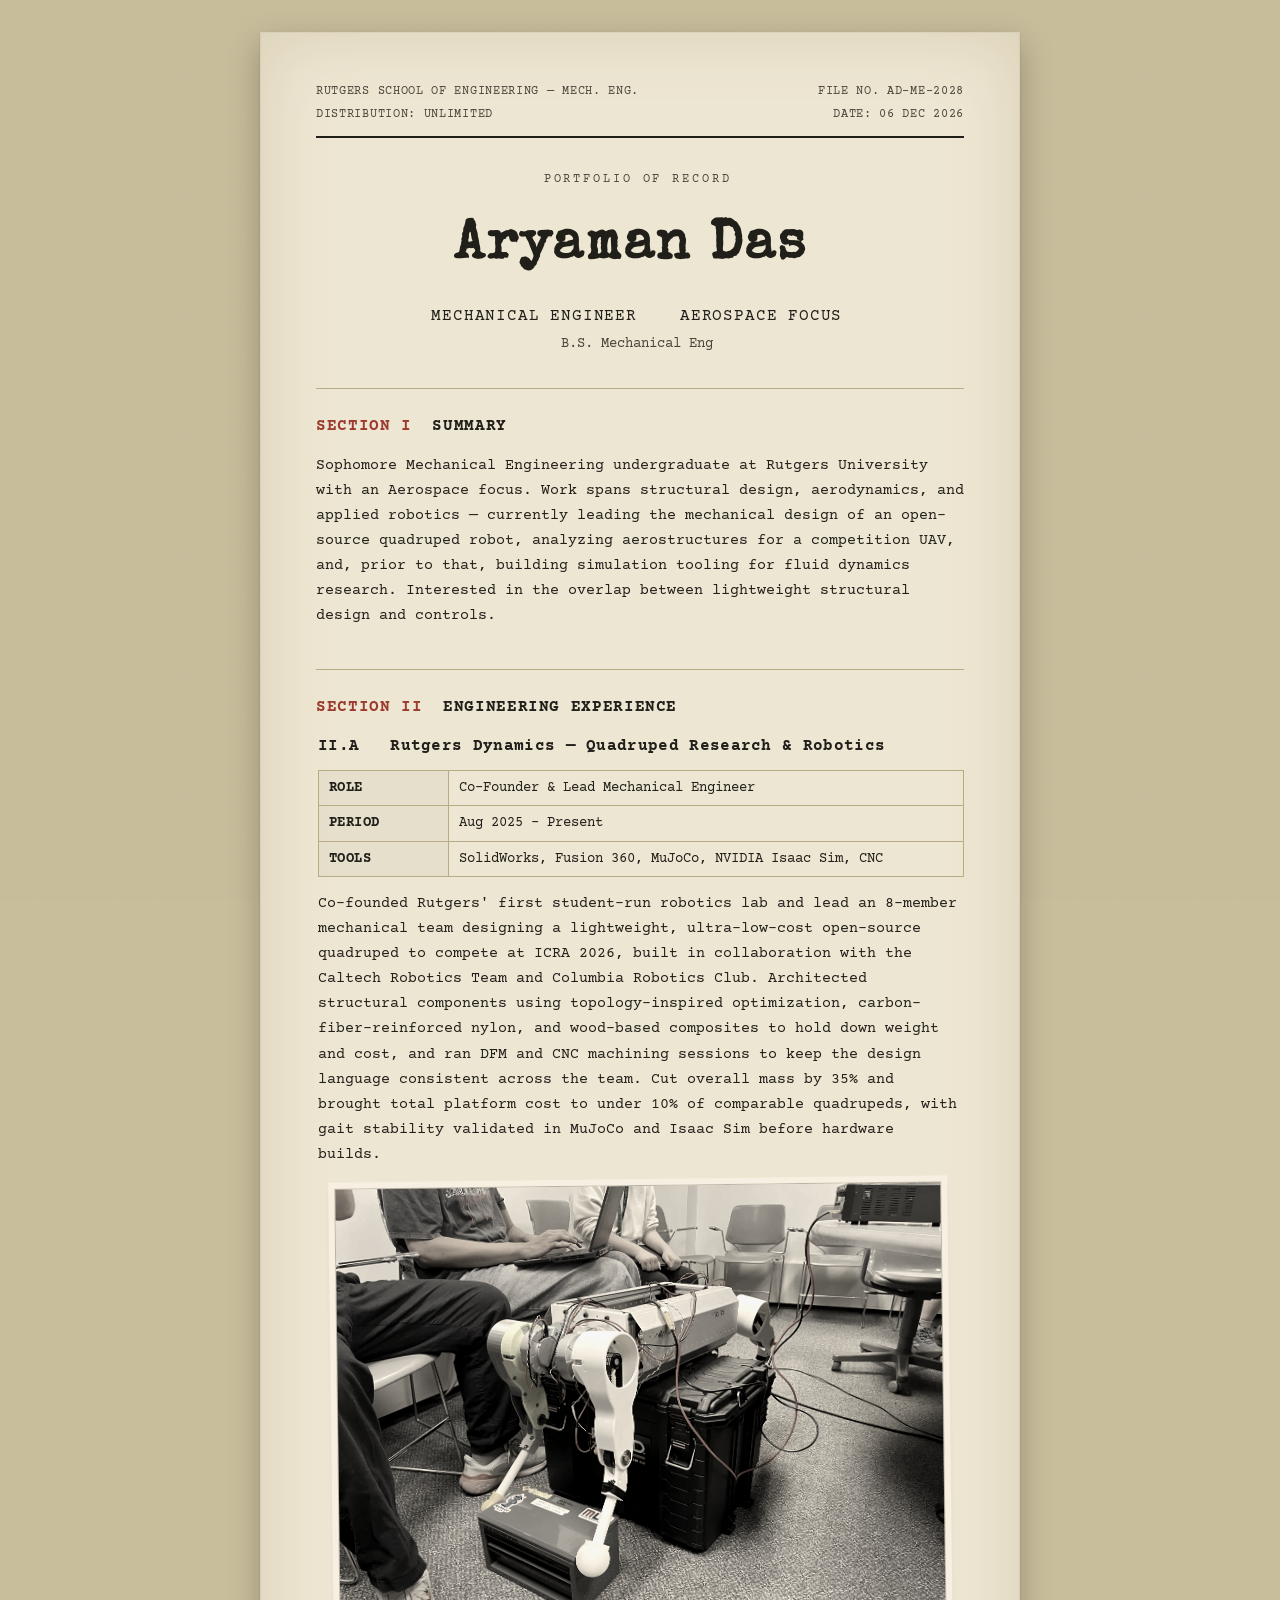
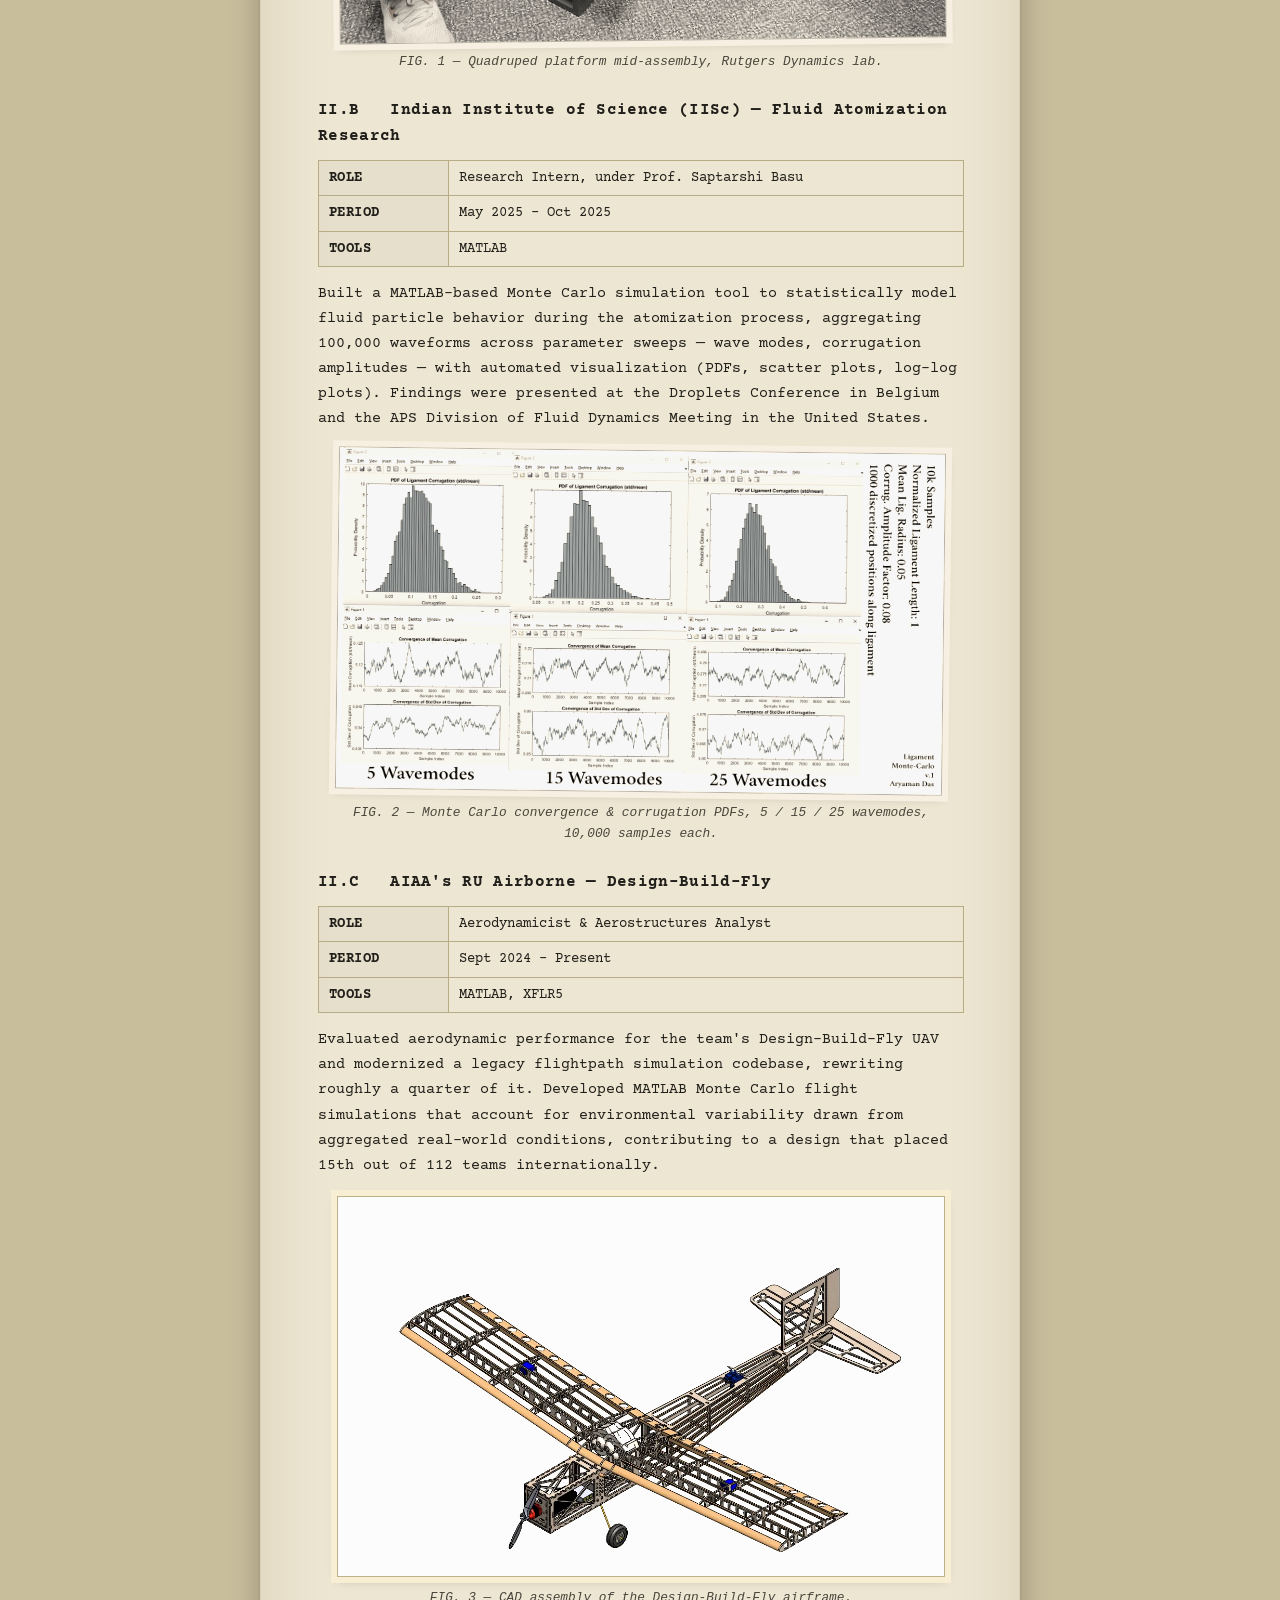
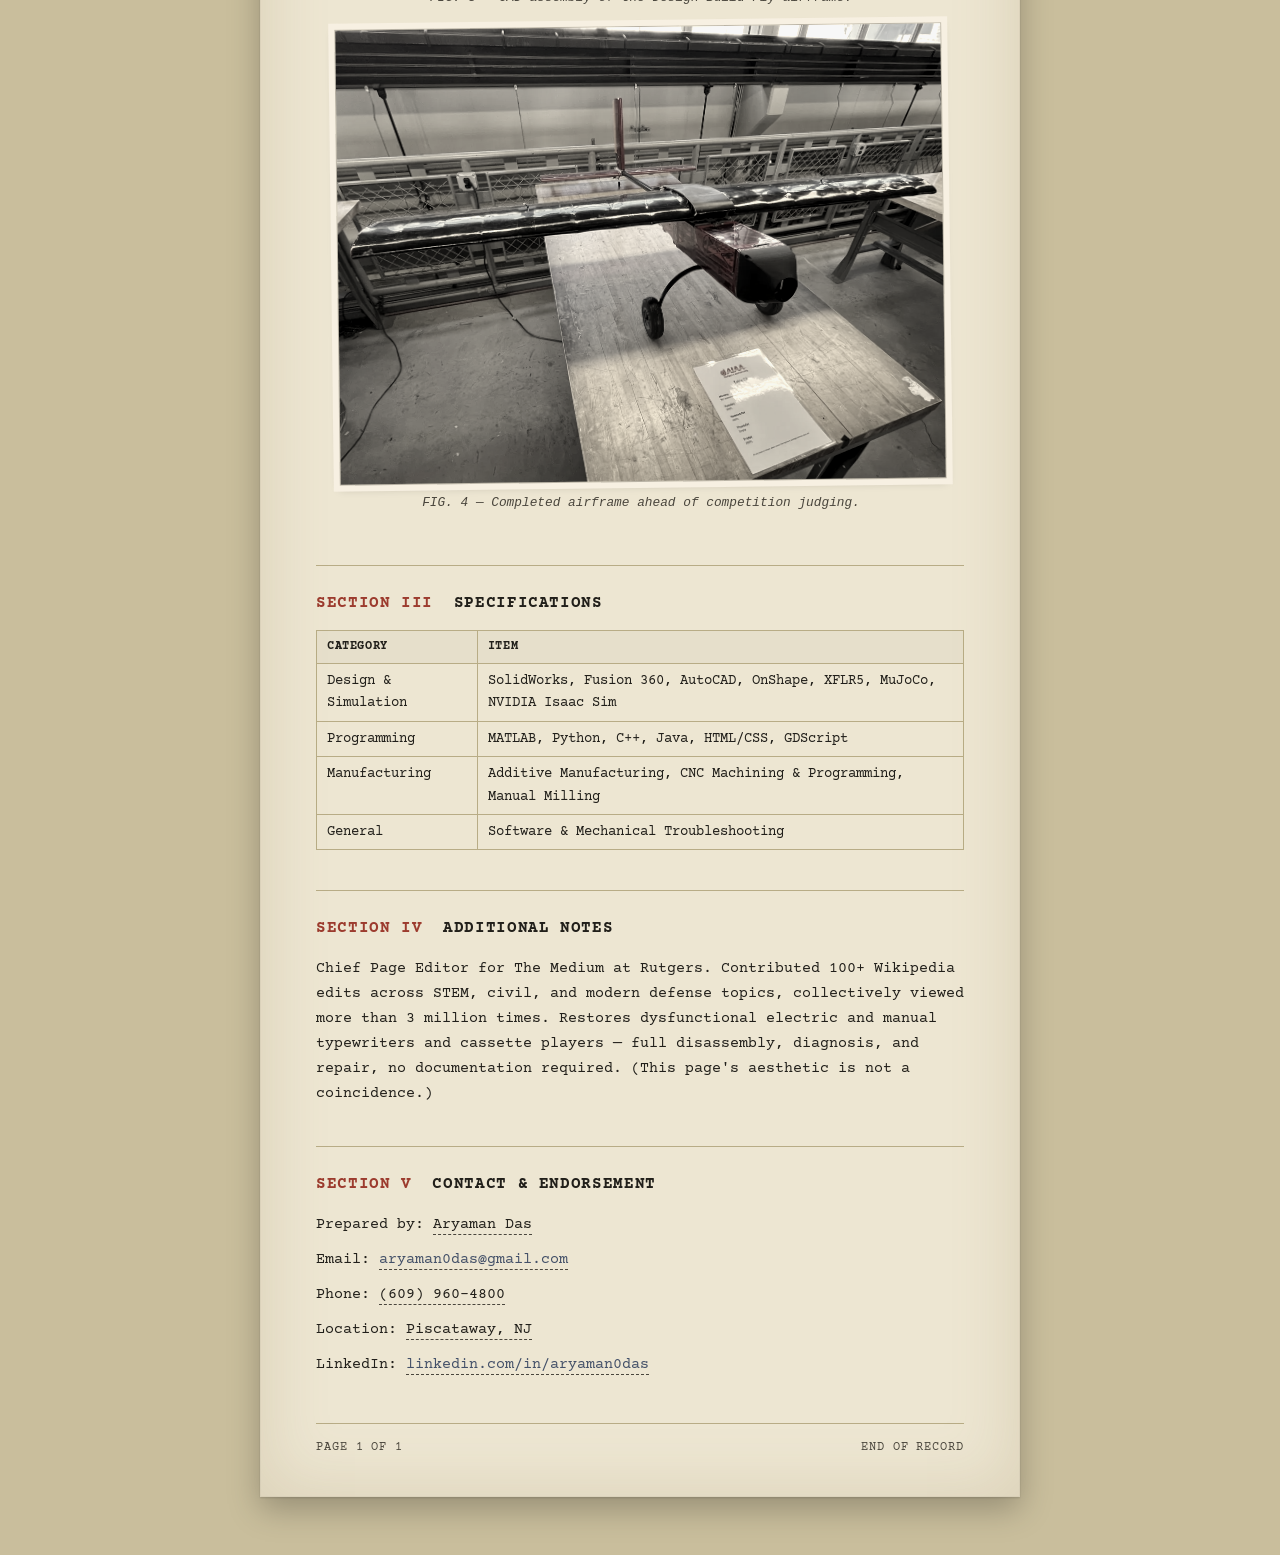
==== commit 0f37cc30: "Update index.html" ====
--- a/index.html
+++ b/index.html
@@ -34,7 +34,7 @@
 
     <p class="title-block__eyebrow" data-type aria-hidden="true">PORTFOLIO OF RECORD</p>
     <h1 class="title-block__name" data-type aria-hidden="true">Aryaman Das</h1>
-    <p class="title-block__role" data-type aria-hidden="true">Mechanical Engineer &nbsp;·&nbsp; Aerospace Focus</p>
+    <p class="title-block__role" data-type aria-hidden="true">Mechanical Engineer &nbsp;&nbsp; Aerospace Focus</p>
     <p class="title-block__sub" data-type aria-hidden="true">B.S. Mechanical Engineering, Aerospace Focus — Rutgers University, New Brunswick — GPA 3.79 — Exp. May 2028</p>
   </section>
 
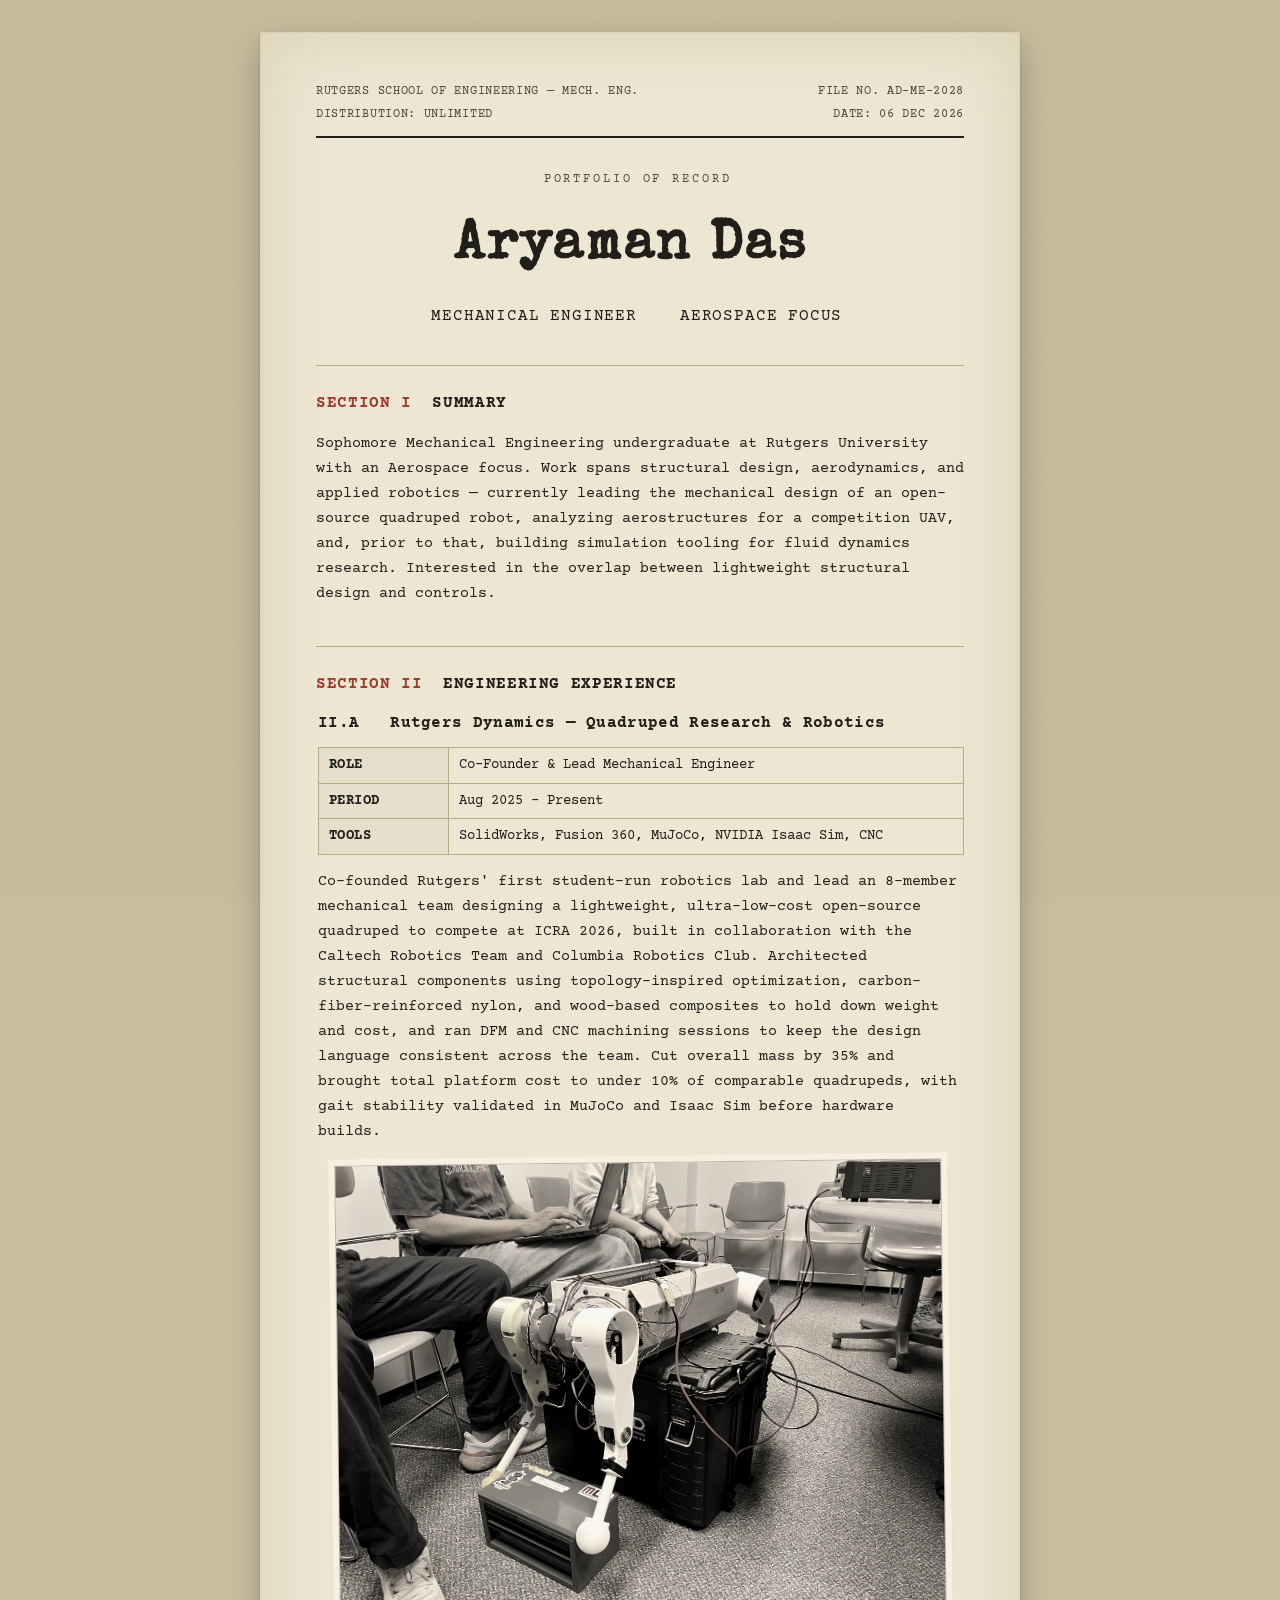
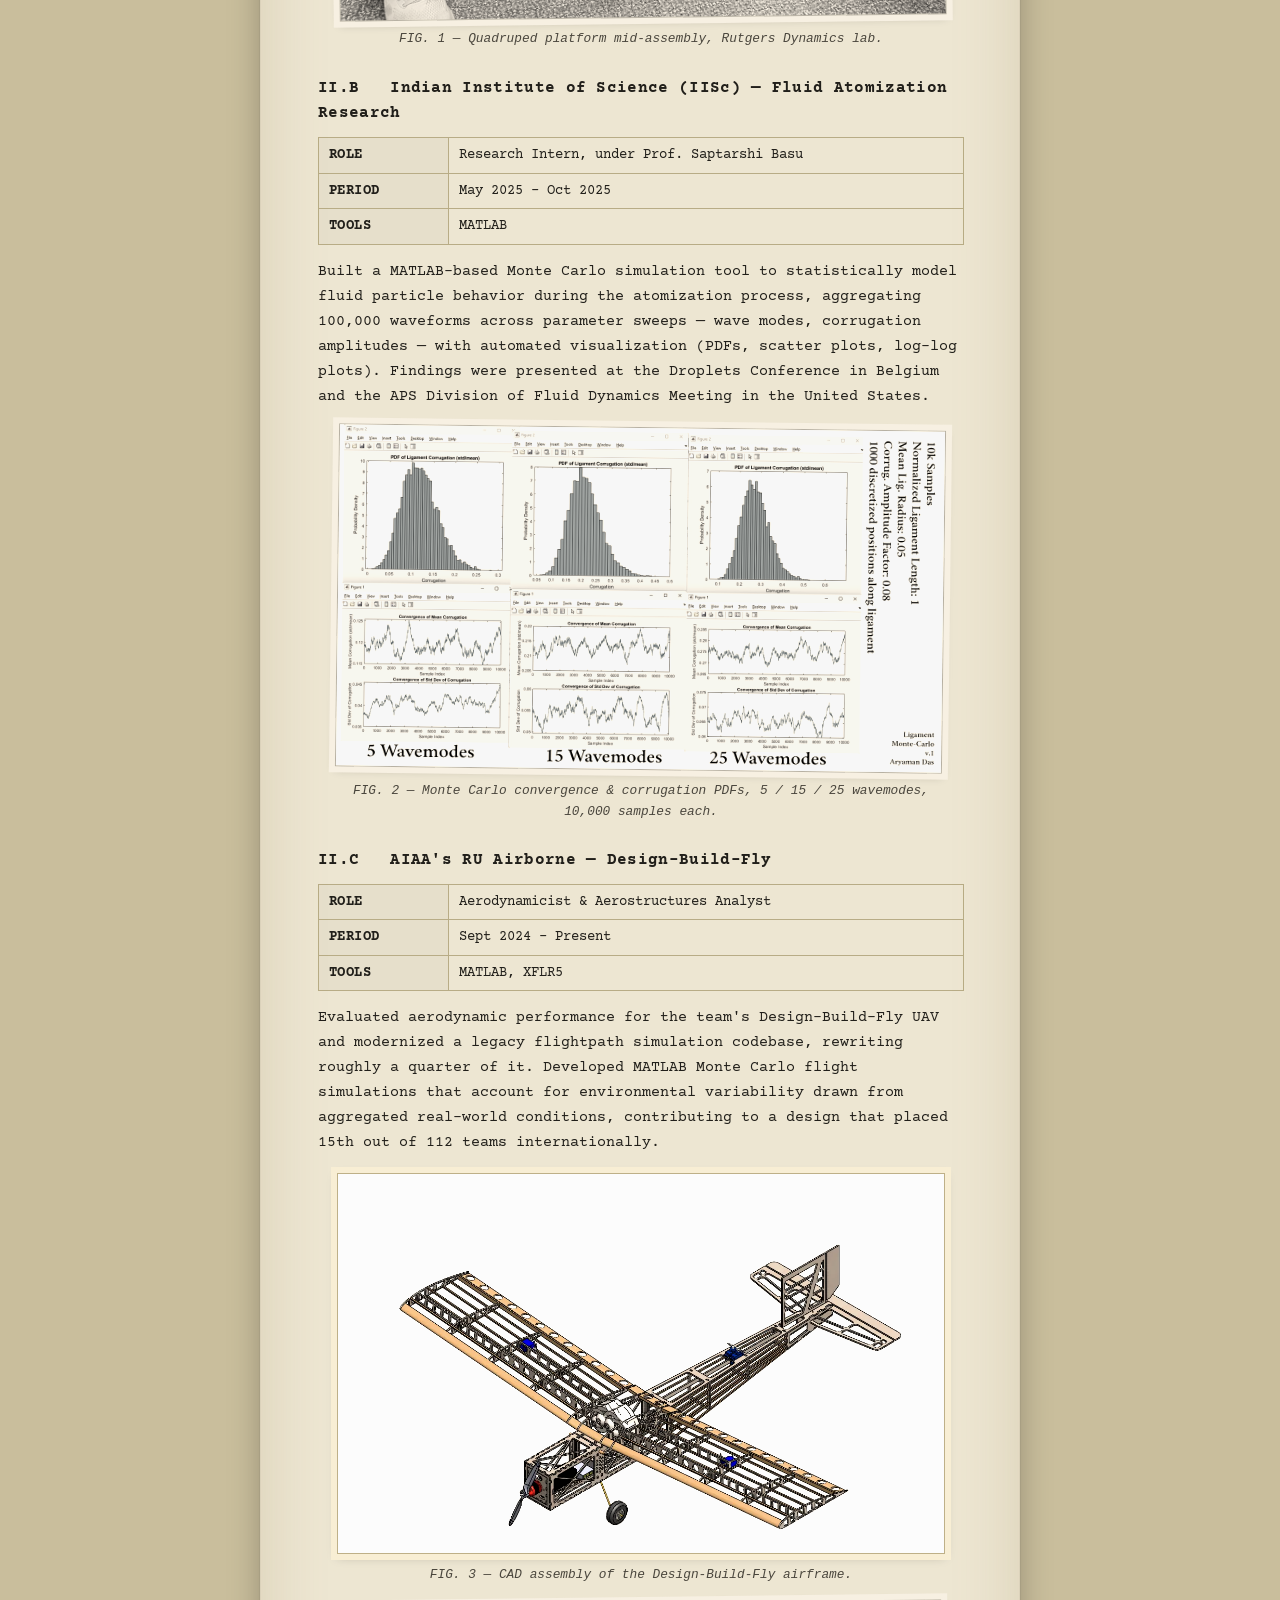
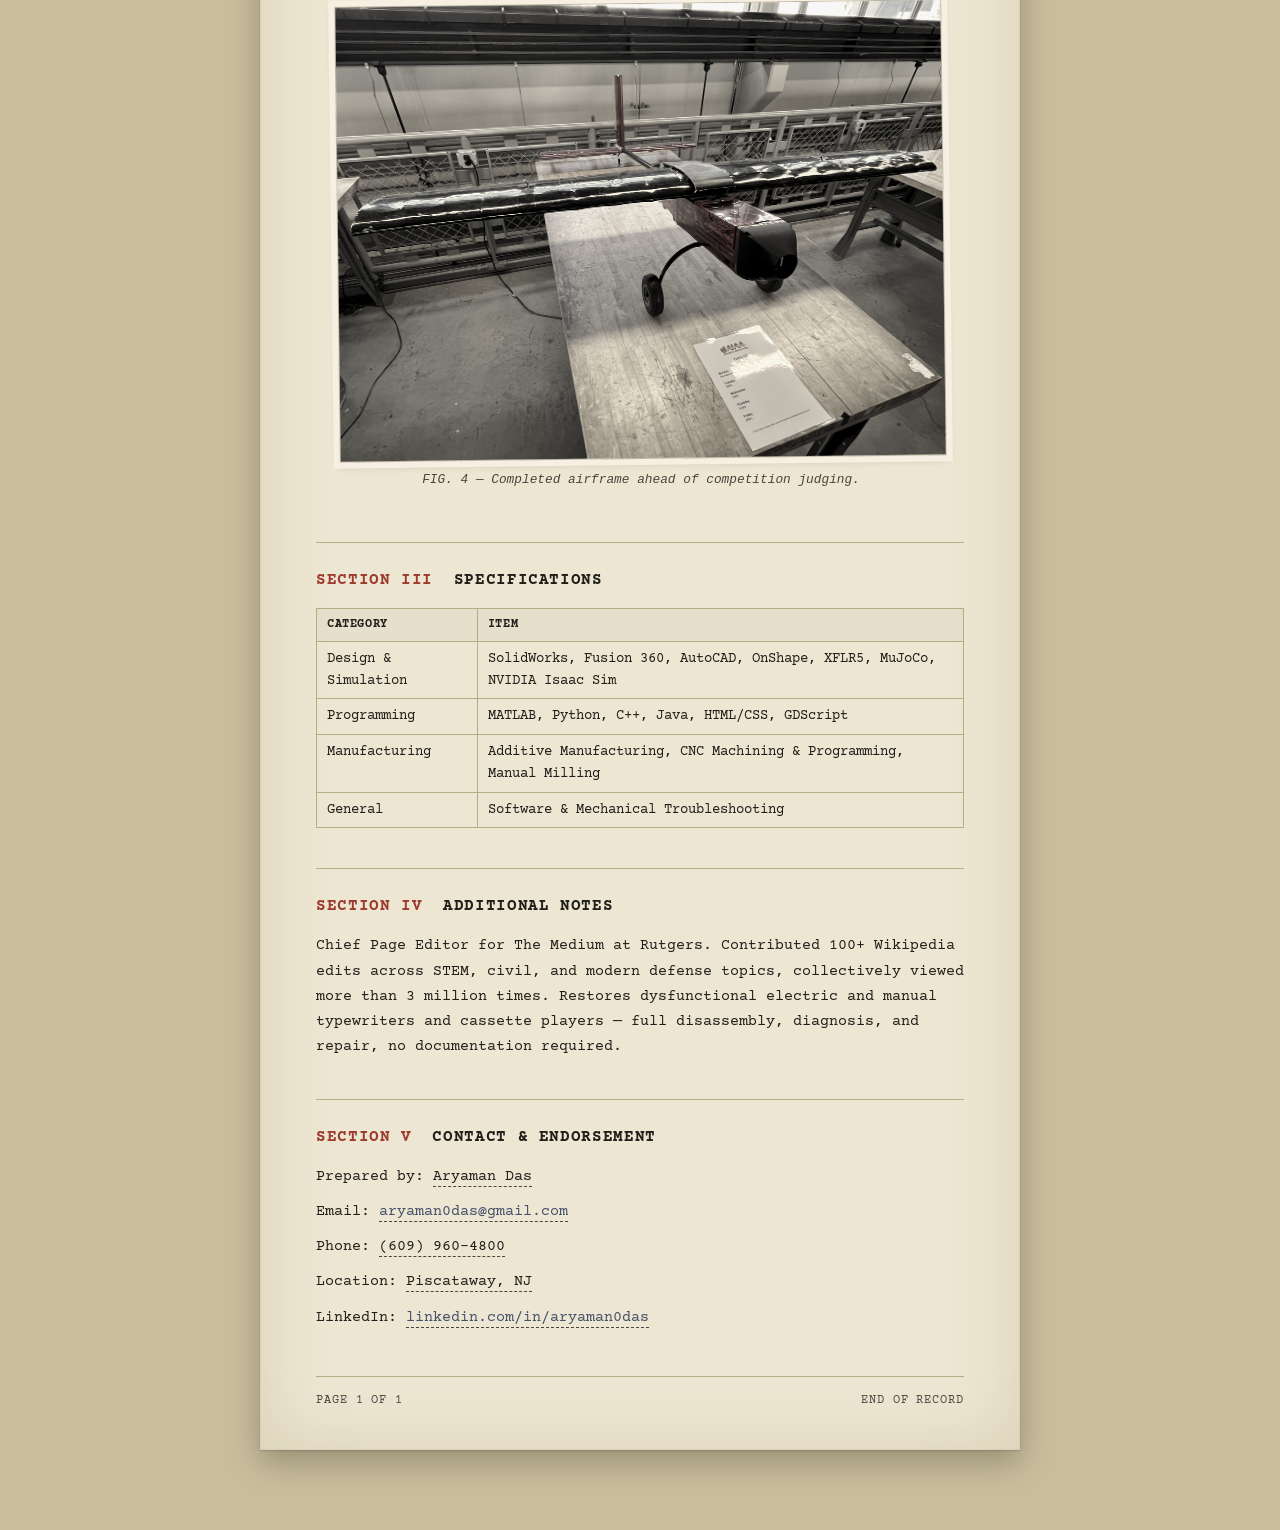
==== commit 3d2f5cb2: "Update index.html" ====
--- a/index.html
+++ b/index.html
@@ -159,7 +159,7 @@
       Chief Page Editor for The Medium at Rutgers. Contributed 100+ Wikipedia edits across STEM,
       civil, and modern defense topics, collectively viewed more than 3 million times. Restores
       dysfunctional electric and manual typewriters and cassette players — full disassembly,
-      diagnosis, and repair, no documentation required. (This page's aesthetic is not a coincidence.)
+      diagnosis, and repair, no documentation required.
     </p>
   </section>
 
